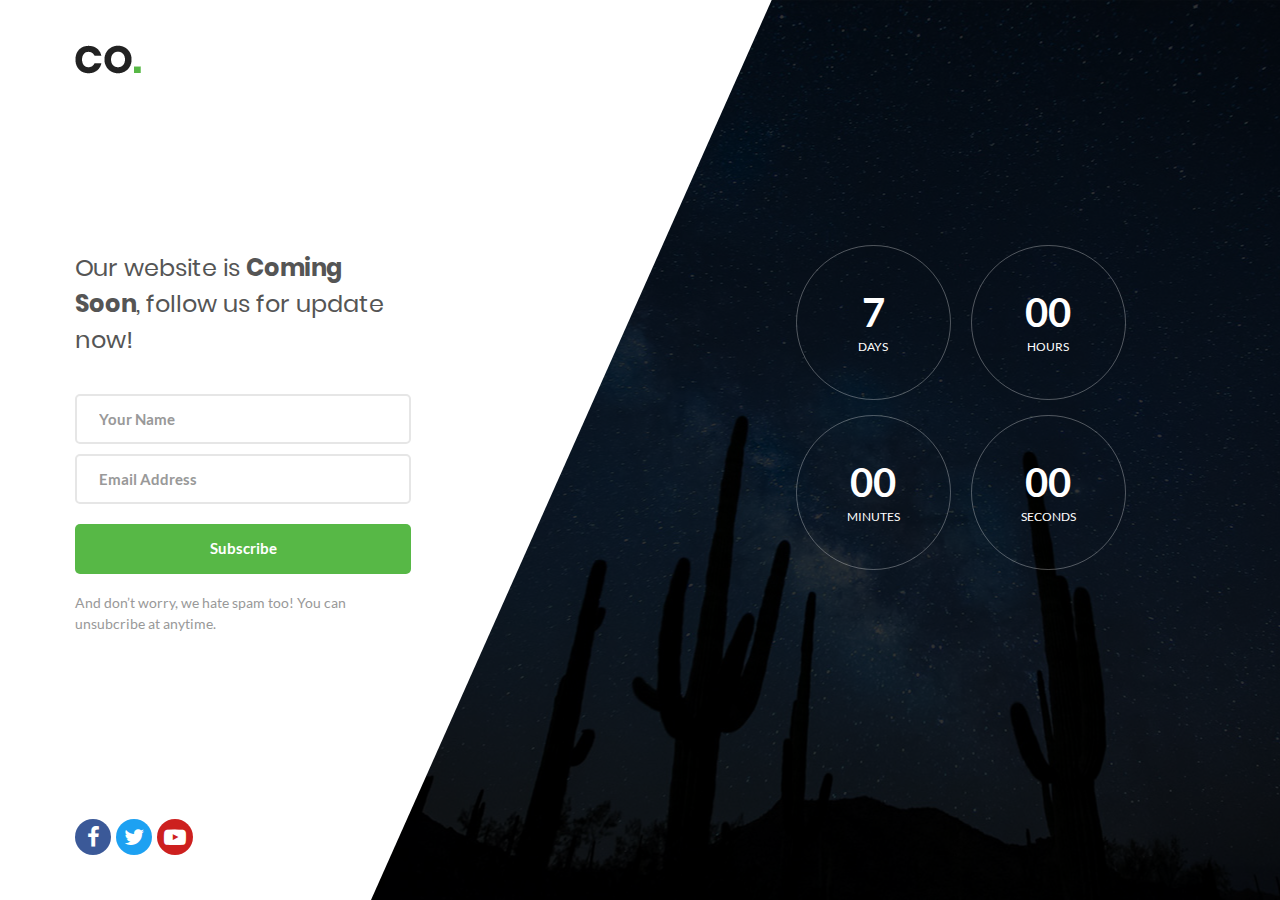
==== index.html @ 0427fb1b "rccglp51 coming soon page" ====
<!DOCTYPE html>
<html lang="en">
<head>
	<title>Coming Soon | RCCG LAGOS PROVINCE 51</title>
	<meta charset="UTF-8">
	<meta name="viewport" content="width=device-width, initial-scale=1">
<!--===============================================================================================-->	
	<link rel="icon" type="image/png" href="images/icons/favicon.ico"/>
<!--===============================================================================================-->
	<link rel="stylesheet" type="text/css" href="vendor/bootstrap/css/bootstrap.min.css">
<!--===============================================================================================-->
	<link rel="stylesheet" type="text/css" href="fonts/font-awesome-4.7.0/css/font-awesome.min.css">
<!--===============================================================================================-->
	<link rel="stylesheet" type="text/css" href="vendor/animate/animate.css">
<!--===============================================================================================-->
	<link rel="stylesheet" type="text/css" href="vendor/select2/select2.min.css">
<!--===============================================================================================-->
	<link rel="stylesheet" type="text/css" href="css/util.css">
	<link rel="stylesheet" type="text/css" href="css/main.css">
<!--===============================================================================================-->
</head>
<body>
	
	
	<div class="size1 bg0 where1-parent">
		<!-- Coutdown -->
		<div class="flex-c-m bg-img1 size2 where1 overlay1 where2 respon2" style="background-image: url('images/bg01.jpg');">
			<div class="wsize2 flex-w flex-c-m cd100 js-tilt">
				<div class="flex-col-c-m size6 bor2 m-l-10 m-r-10 m-t-15">
					<span class="l2-txt1 p-b-9 days">7</span>
					<span class="s2-txt4">Days</span>
				</div>

				<div class="flex-col-c-m size6 bor2 m-l-10 m-r-10 m-t-15">
					<span class="l2-txt1 p-b-9 hours">00</span>
					<span class="s2-txt4">Hours</span>
				</div>

				<div class="flex-col-c-m size6 bor2 m-l-10 m-r-10 m-t-15">
					<span class="l2-txt1 p-b-9 minutes">00</span>
					<span class="s2-txt4">Minutes</span>
				</div>

				<div class="flex-col-c-m size6 bor2 m-l-10 m-r-10 m-t-15">
					<span class="l2-txt1 p-b-9 seconds">00</span>
					<span class="s2-txt4">Seconds</span>
				</div>
			</div>
		</div>
		
		<!-- Form -->
		<div class="size3 flex-col-sb flex-w p-l-75 p-r-75 p-t-45 p-b-45 respon1">
			<div class="wrap-pic1">
				<img src="images/icons/logo.png" alt="LOGO">
			</div>

			<div class="p-t-50 p-b-60">
				<p class="m1-txt1 p-b-36">
					Our website is <span class="m1-txt2">Coming Soon</span>, follow us for update now!
				</p>

				<form class="contact100-form validate-form">
					<div class="wrap-input100 m-b-10 validate-input" data-validate = "Name is required">
						<input class="s2-txt1 placeholder0 input100" type="text" name="name" placeholder="Your Name">
						<span class="focus-input100"></span>
					</div>

					<div class="wrap-input100 m-b-20 validate-input" data-validate = "Email is required: ex@abc.xyz">
						<input class="s2-txt1 placeholder0 input100" type="text" name="email" placeholder="Email Address">
						<span class="focus-input100"></span>
					</div>

					<div class="w-full">
						<button class="flex-c-m s2-txt2 size4 bg1 bor1 hov1 trans-04">
							Subscribe
						</button>
					</div>
				</form>

				<p class="s2-txt3 p-t-18">
					And don’t worry, we hate spam too! You can unsubcribe at anytime.
				</p>
			</div>

			<div class="flex-w">
				<a href="#" class="flex-c-m size5 bg3 how1 trans-04 m-r-5">
					<i class="fa fa-facebook"></i>
				</a>

				<a href="#" class="flex-c-m size5 bg4 how1 trans-04 m-r-5">
					<i class="fa fa-twitter"></i>
				</a>

				<a href="#" class="flex-c-m size5 bg5 how1 trans-04 m-r-5">
					<i class="fa fa-youtube-play"></i>
				</a>
			</div>
		</div>
	</div>



	

<!--===============================================================================================-->	
	<script src="vendor/jquery/jquery-3.2.1.min.js"></script>
<!--===============================================================================================-->
	<script src="vendor/bootstrap/js/popper.js"></script>
	<script src="vendor/bootstrap/js/bootstrap.min.js"></script>
<!--===============================================================================================-->
	<script src="vendor/select2/select2.min.js"></script>
<!--===============================================================================================-->
	<script src="vendor/countdowntime/moment.min.js"></script>
	<script src="vendor/countdowntime/moment-timezone.min.js"></script>
	<script src="vendor/countdowntime/moment-timezone-with-data.min.js"></script>
	<script src="vendor/countdowntime/countdowntime.js"></script>
	<script>
		$('.cd100').countdown100({
			/*Set Endtime here*/
			/*Endtime must be > current time*/
			endtimeYear: 0,
			endtimeMonth: 0,
			endtimeDate: 7,
			endtimeHours: 00,
			endtimeMinutes: 0,
			endtimeSeconds: 0,
			timeZone: "" 
			// ex:  timeZone: "America/New_York"
			//go to " http://momentjs.com/timezone/ " to get timezone
		});
	</script>
<!--===============================================================================================-->
	<script src="vendor/tilt/tilt.jquery.min.js"></script>
	<script >
		$('.js-tilt').tilt({
			scale: 1.1
		})
	</script>
<!--===============================================================================================-->
	<script src="js/main.js"></script>

</body>
</html>
---- css/util.css ----
/*//////////////////////////////////////////////////////////////////
[ REBOOT ]*/
*, *:before, *:after {
	margin: 0px; 
	padding: 0px; 
	-webkit-box-sizing: border-box;
	-moz-box-sizing: border-box;
	box-sizing: border-box;
}

body, html {
	font-family: Arial, sans-serif;
	font-size: 15px;
	color: #666666;

	height: 100%;
	background-color: #fff;
	-webkit-box-sizing: border-box;
	-moz-box-sizing: border-box;
	box-sizing: border-box;
}

/*---------------------------------------------*/
a:focus {outline: none;}
a:hover {text-decoration: none;}

/* ------------------------------------ */
h1,h2,h3,h4,h5,h6,p {margin: 0px;}

ul, li {
	margin: 0px;
	list-style-type: none;
}


/* ------------------------------------ */
input, textarea, label {
	display: block;
	outline: none;
	border: none;
}

/* ------------------------------------ */
button {
	outline: none;
	border: none;
	background: transparent;
	cursor: pointer;
}
button:focus {outline: none;}

iframe {border: none;}


/*//////////////////////////////////////////////////////////////////
[ FONT SIZE ]*/
.fs-1 {font-size: 1px;}
.fs-2 {font-size: 2px;}
.fs-3 {font-size: 3px;}
.fs-4 {font-size: 4px;}
.fs-5 {font-size: 5px;}
.fs-6 {font-size: 6px;}
.fs-7 {font-size: 7px;}
.fs-8 {font-size: 8px;}
.fs-9 {font-size: 9px;}
.fs-10 {font-size: 10px;}
.fs-11 {font-size: 11px;}
.fs-12 {font-size: 12px;}
.fs-13 {font-size: 13px;}
.fs-14 {font-size: 14px;}
.fs-15 {font-size: 15px;}
.fs-16 {font-size: 16px;}
.fs-17 {font-size: 17px;}
.fs-18 {font-size: 18px;}
.fs-19 {font-size: 19px;}
.fs-20 {font-size: 20px;}
.fs-21 {font-size: 21px;}
.fs-22 {font-size: 22px;}
.fs-23 {font-size: 23px;}
.fs-24 {font-size: 24px;}
.fs-25 {font-size: 25px;}
.fs-26 {font-size: 26px;}
.fs-27 {font-size: 27px;}
.fs-28 {font-size: 28px;}
.fs-29 {font-size: 29px;}
.fs-30 {font-size: 30px;}
.fs-31 {font-size: 31px;}
.fs-32 {font-size: 32px;}
.fs-33 {font-size: 33px;}
.fs-34 {font-size: 34px;}
.fs-35 {font-size: 35px;}
.fs-36 {font-size: 36px;}
.fs-37 {font-size: 37px;}
.fs-38 {font-size: 38px;}
.fs-39 {font-size: 39px;}
.fs-40 {font-size: 40px;}
.fs-41 {font-size: 41px;}
.fs-42 {font-size: 42px;}
.fs-43 {font-size: 43px;}
.fs-44 {font-size: 44px;}
.fs-45 {font-size: 45px;}
.fs-46 {font-size: 46px;}
.fs-47 {font-size: 47px;}
.fs-48 {font-size: 48px;}
.fs-49 {font-size: 49px;}
.fs-50 {font-size: 50px;}
.fs-51 {font-size: 51px;}
.fs-52 {font-size: 52px;}
.fs-53 {font-size: 53px;}
.fs-54 {font-size: 54px;}
.fs-55 {font-size: 55px;}
.fs-56 {font-size: 56px;}
.fs-57 {font-size: 57px;}
.fs-58 {font-size: 58px;}
.fs-59 {font-size: 59px;}
.fs-60 {font-size: 60px;}
.fs-61 {font-size: 61px;}
.fs-62 {font-size: 62px;}
.fs-63 {font-size: 63px;}
.fs-64 {font-size: 64px;}
.fs-65 {font-size: 65px;}
.fs-66 {font-size: 66px;}
.fs-67 {font-size: 67px;}
.fs-68 {font-size: 68px;}
.fs-69 {font-size: 69px;}
.fs-70 {font-size: 70px;}
.fs-71 {font-size: 71px;}
.fs-72 {font-size: 72px;}
.fs-73 {font-size: 73px;}
.fs-74 {font-size: 74px;}
.fs-75 {font-size: 75px;}
.fs-76 {font-size: 76px;}
.fs-77 {font-size: 77px;}
.fs-78 {font-size: 78px;}
.fs-79 {font-size: 79px;}
.fs-80 {font-size: 80px;}
.fs-81 {font-size: 81px;}
.fs-82 {font-size: 82px;}
.fs-83 {font-size: 83px;}
.fs-84 {font-size: 84px;}
.fs-85 {font-size: 85px;}
.fs-86 {font-size: 86px;}
.fs-87 {font-size: 87px;}
.fs-88 {font-size: 88px;}
.fs-89 {font-size: 89px;}
.fs-90 {font-size: 90px;}
.fs-91 {font-size: 91px;}
.fs-92 {font-size: 92px;}
.fs-93 {font-size: 93px;}
.fs-94 {font-size: 94px;}
.fs-95 {font-size: 95px;}
.fs-96 {font-size: 96px;}
.fs-97 {font-size: 97px;}
.fs-98 {font-size: 98px;}
.fs-99 {font-size: 99px;}
.fs-100 {font-size: 100px;}
.fs-101 {font-size: 101px;}
.fs-102 {font-size: 102px;}
.fs-103 {font-size: 103px;}
.fs-104 {font-size: 104px;}
.fs-105 {font-size: 105px;}
.fs-106 {font-size: 106px;}
.fs-107 {font-size: 107px;}
.fs-108 {font-size: 108px;}
.fs-109 {font-size: 109px;}
.fs-110 {font-size: 110px;}
.fs-111 {font-size: 111px;}
.fs-112 {font-size: 112px;}
.fs-113 {font-size: 113px;}
.fs-114 {font-size: 114px;}
.fs-115 {font-size: 115px;}
.fs-116 {font-size: 116px;}
.fs-117 {font-size: 117px;}
.fs-118 {font-size: 118px;}
.fs-119 {font-size: 119px;}
.fs-120 {font-size: 120px;}
.fs-121 {font-size: 121px;}
.fs-122 {font-size: 122px;}
.fs-123 {font-size: 123px;}
.fs-124 {font-size: 124px;}
.fs-125 {font-size: 125px;}
.fs-126 {font-size: 126px;}
.fs-127 {font-size: 127px;}
.fs-128 {font-size: 128px;}
.fs-129 {font-size: 129px;}
.fs-130 {font-size: 130px;}
.fs-131 {font-size: 131px;}
.fs-132 {font-size: 132px;}
.fs-133 {font-size: 133px;}
.fs-134 {font-size: 134px;}
.fs-135 {font-size: 135px;}
.fs-136 {font-size: 136px;}
.fs-137 {font-size: 137px;}
.fs-138 {font-size: 138px;}
.fs-139 {font-size: 139px;}
.fs-140 {font-size: 140px;}
.fs-141 {font-size: 141px;}
.fs-142 {font-size: 142px;}
.fs-143 {font-size: 143px;}
.fs-144 {font-size: 144px;}
.fs-145 {font-size: 145px;}
.fs-146 {font-size: 146px;}
.fs-147 {font-size: 147px;}
.fs-148 {font-size: 148px;}
.fs-149 {font-size: 149px;}
.fs-150 {font-size: 150px;}
.fs-151 {font-size: 151px;}
.fs-152 {font-size: 152px;}
.fs-153 {font-size: 153px;}
.fs-154 {font-size: 154px;}
.fs-155 {font-size: 155px;}
.fs-156 {font-size: 156px;}
.fs-157 {font-size: 157px;}
.fs-158 {font-size: 158px;}
.fs-159 {font-size: 159px;}
.fs-160 {font-size: 160px;}
.fs-161 {font-size: 161px;}
.fs-162 {font-size: 162px;}
.fs-163 {font-size: 163px;}
.fs-164 {font-size: 164px;}
.fs-165 {font-size: 165px;}
.fs-166 {font-size: 166px;}
.fs-167 {font-size: 167px;}
.fs-168 {font-size: 168px;}
.fs-169 {font-size: 169px;}
.fs-170 {font-size: 170px;}
.fs-171 {font-size: 171px;}
.fs-172 {font-size: 172px;}
.fs-173 {font-size: 173px;}
.fs-174 {font-size: 174px;}
.fs-175 {font-size: 175px;}
.fs-176 {font-size: 176px;}
.fs-177 {font-size: 177px;}
.fs-178 {font-size: 178px;}
.fs-179 {font-size: 179px;}
.fs-180 {font-size: 180px;}
.fs-181 {font-size: 181px;}
.fs-182 {font-size: 182px;}
.fs-183 {font-size: 183px;}
.fs-184 {font-size: 184px;}
.fs-185 {font-size: 185px;}
.fs-186 {font-size: 186px;}
.fs-187 {font-size: 187px;}
.fs-188 {font-size: 188px;}
.fs-189 {font-size: 189px;}
.fs-190 {font-size: 190px;}
.fs-191 {font-size: 191px;}
.fs-192 {font-size: 192px;}
.fs-193 {font-size: 193px;}
.fs-194 {font-size: 194px;}
.fs-195 {font-size: 195px;}
.fs-196 {font-size: 196px;}
.fs-197 {font-size: 197px;}
.fs-198 {font-size: 198px;}
.fs-199 {font-size: 199px;}
.fs-200 {font-size: 200px;}

/*//////////////////////////////////////////////////////////////////
[ PADDING ]*/
.p-t-0 {padding-top: 0px;}
.p-t-1 {padding-top: 1px;}
.p-t-2 {padding-top: 2px;}
.p-t-3 {padding-top: 3px;}
.p-t-4 {padding-top: 4px;}
.p-t-5 {padding-top: 5px;}
.p-t-6 {padding-top: 6px;}
.p-t-7 {padding-top: 7px;}
.p-t-8 {padding-top: 8px;}
.p-t-9 {padding-top: 9px;}
.p-t-10 {padding-top: 10px;}
.p-t-11 {padding-top: 11px;}
.p-t-12 {padding-top: 12px;}
.p-t-13 {padding-top: 13px;}
.p-t-14 {padding-top: 14px;}
.p-t-15 {padding-top: 15px;}
.p-t-16 {padding-top: 16px;}
.p-t-17 {padding-top: 17px;}
.p-t-18 {padding-top: 18px;}
.p-t-19 {padding-top: 19px;}
.p-t-20 {padding-top: 20px;}
.p-t-21 {padding-top: 21px;}
.p-t-22 {padding-top: 22px;}
.p-t-23 {padding-top: 23px;}
.p-t-24 {padding-top: 24px;}
.p-t-25 {padding-top: 25px;}
.p-t-26 {padding-top: 26px;}
.p-t-27 {padding-top: 27px;}
.p-t-28 {padding-top: 28px;}
.p-t-29 {padding-top: 29px;}
.p-t-30 {padding-top: 30px;}
.p-t-31 {padding-top: 31px;}
.p-t-32 {padding-top: 32px;}
.p-t-33 {padding-top: 33px;}
.p-t-34 {padding-top: 34px;}
.p-t-35 {padding-top: 35px;}
.p-t-36 {padding-top: 36px;}
.p-t-37 {padding-top: 37px;}
.p-t-38 {padding-top: 38px;}
.p-t-39 {padding-top: 39px;}
.p-t-40 {padding-top: 40px;}
.p-t-41 {padding-top: 41px;}
.p-t-42 {padding-top: 42px;}
.p-t-43 {padding-top: 43px;}
.p-t-44 {padding-top: 44px;}
.p-t-45 {padding-top: 45px;}
.p-t-46 {padding-top: 46px;}
.p-t-47 {padding-top: 47px;}
.p-t-48 {padding-top: 48px;}
.p-t-49 {padding-top: 49px;}
.p-t-50 {padding-top: 50px;}
.p-t-51 {padding-top: 51px;}
.p-t-52 {padding-top: 52px;}
.p-t-53 {padding-top: 53px;}
.p-t-54 {padding-top: 54px;}
.p-t-55 {padding-top: 55px;}
.p-t-56 {padding-top: 56px;}
.p-t-57 {padding-top: 57px;}
.p-t-58 {padding-top: 58px;}
.p-t-59 {padding-top: 59px;}
.p-t-60 {padding-top: 60px;}
.p-t-61 {padding-top: 61px;}
.p-t-62 {padding-top: 62px;}
.p-t-63 {padding-top: 63px;}
.p-t-64 {padding-top: 64px;}
.p-t-65 {padding-top: 65px;}
.p-t-66 {padding-top: 66px;}
.p-t-67 {padding-top: 67px;}
.p-t-68 {padding-top: 68px;}
.p-t-69 {padding-top: 69px;}
.p-t-70 {padding-top: 70px;}
.p-t-71 {padding-top: 71px;}
.p-t-72 {padding-top: 72px;}
.p-t-73 {padding-top: 73px;}
.p-t-74 {padding-top: 74px;}
.p-t-75 {padding-top: 75px;}
.p-t-76 {padding-top: 76px;}
.p-t-77 {padding-top: 77px;}
.p-t-78 {padding-top: 78px;}
.p-t-79 {padding-top: 79px;}
.p-t-80 {padding-top: 80px;}
.p-t-81 {padding-top: 81px;}
.p-t-82 {padding-top: 82px;}
.p-t-83 {padding-top: 83px;}
.p-t-84 {padding-top: 84px;}
.p-t-85 {padding-top: 85px;}
.p-t-86 {padding-top: 86px;}
.p-t-87 {padding-top: 87px;}
.p-t-88 {padding-top: 88px;}
.p-t-89 {padding-top: 89px;}
.p-t-90 {padding-top: 90px;}
.p-t-91 {padding-top: 91px;}
.p-t-92 {padding-top: 92px;}
.p-t-93 {padding-top: 93px;}
.p-t-94 {padding-top: 94px;}
.p-t-95 {padding-top: 95px;}
.p-t-96 {padding-top: 96px;}
.p-t-97 {padding-top: 97px;}
.p-t-98 {padding-top: 98px;}
.p-t-99 {padding-top: 99px;}
.p-t-100 {padding-top: 100px;}
.p-t-101 {padding-top: 101px;}
.p-t-102 {padding-top: 102px;}
.p-t-103 {padding-top: 103px;}
.p-t-104 {padding-top: 104px;}
.p-t-105 {padding-top: 105px;}
.p-t-106 {padding-top: 106px;}
.p-t-107 {padding-top: 107px;}
.p-t-108 {padding-top: 108px;}
.p-t-109 {padding-top: 109px;}
.p-t-110 {padding-top: 110px;}
.p-t-111 {padding-top: 111px;}
.p-t-112 {padding-top: 112px;}
.p-t-113 {padding-top: 113px;}
.p-t-114 {padding-top: 114px;}
.p-t-115 {padding-top: 115px;}
.p-t-116 {padding-top: 116px;}
.p-t-117 {padding-top: 117px;}
.p-t-118 {padding-top: 118px;}
.p-t-119 {padding-top: 119px;}
.p-t-120 {padding-top: 120px;}
.p-t-121 {padding-top: 121px;}
.p-t-122 {padding-top: 122px;}
.p-t-123 {padding-top: 123px;}
.p-t-124 {padding-top: 124px;}
.p-t-125 {padding-top: 125px;}
.p-t-126 {padding-top: 126px;}
.p-t-127 {padding-top: 127px;}
.p-t-128 {padding-top: 128px;}
.p-t-129 {padding-top: 129px;}
.p-t-130 {padding-top: 130px;}
.p-t-131 {padding-top: 131px;}
.p-t-132 {padding-top: 132px;}
.p-t-133 {padding-top: 133px;}
.p-t-134 {padding-top: 134px;}
.p-t-135 {padding-top: 135px;}
.p-t-136 {padding-top: 136px;}
.p-t-137 {padding-top: 137px;}
.p-t-138 {padding-top: 138px;}
.p-t-139 {padding-top: 139px;}
.p-t-140 {padding-top: 140px;}
.p-t-141 {padding-top: 141px;}
.p-t-142 {padding-top: 142px;}
.p-t-143 {padding-top: 143px;}
.p-t-144 {padding-top: 144px;}
.p-t-145 {padding-top: 145px;}
.p-t-146 {padding-top: 146px;}
.p-t-147 {padding-top: 147px;}
.p-t-148 {padding-top: 148px;}
.p-t-149 {padding-top: 149px;}
.p-t-150 {padding-top: 150px;}
.p-t-151 {padding-top: 151px;}
.p-t-152 {padding-top: 152px;}
.p-t-153 {padding-top: 153px;}
.p-t-154 {padding-top: 154px;}
.p-t-155 {padding-top: 155px;}
.p-t-156 {padding-top: 156px;}
.p-t-157 {padding-top: 157px;}
.p-t-158 {padding-top: 158px;}
.p-t-159 {padding-top: 159px;}
.p-t-160 {padding-top: 160px;}
.p-t-161 {padding-top: 161px;}
.p-t-162 {padding-top: 162px;}
.p-t-163 {padding-top: 163px;}
.p-t-164 {padding-top: 164px;}
.p-t-165 {padding-top: 165px;}
.p-t-166 {padding-top: 166px;}
.p-t-167 {padding-top: 167px;}
.p-t-168 {padding-top: 168px;}
.p-t-169 {padding-top: 169px;}
.p-t-170 {padding-top: 170px;}
.p-t-171 {padding-top: 171px;}
.p-t-172 {padding-top: 172px;}
.p-t-173 {padding-top: 173px;}
.p-t-174 {padding-top: 174px;}
.p-t-175 {padding-top: 175px;}
.p-t-176 {padding-top: 176px;}
.p-t-177 {padding-top: 177px;}
.p-t-178 {padding-top: 178px;}
.p-t-179 {padding-top: 179px;}
.p-t-180 {padding-top: 180px;}
.p-t-181 {padding-top: 181px;}
.p-t-182 {padding-top: 182px;}
.p-t-183 {padding-top: 183px;}
.p-t-184 {padding-top: 184px;}
.p-t-185 {padding-top: 185px;}
.p-t-186 {padding-top: 186px;}
.p-t-187 {padding-top: 187px;}
.p-t-188 {padding-top: 188px;}
.p-t-189 {padding-top: 189px;}
.p-t-190 {padding-top: 190px;}
.p-t-191 {padding-top: 191px;}
.p-t-192 {padding-top: 192px;}
.p-t-193 {padding-top: 193px;}
.p-t-194 {padding-top: 194px;}
.p-t-195 {padding-top: 195px;}
.p-t-196 {padding-top: 196px;}
.p-t-197 {padding-top: 197px;}
.p-t-198 {padding-top: 198px;}
.p-t-199 {padding-top: 199px;}
.p-t-200 {padding-top: 200px;}
.p-t-201 {padding-top: 201px;}
.p-t-202 {padding-top: 202px;}
.p-t-203 {padding-top: 203px;}
.p-t-204 {padding-top: 204px;}
.p-t-205 {padding-top: 205px;}
.p-t-206 {padding-top: 206px;}
.p-t-207 {padding-top: 207px;}
.p-t-208 {padding-top: 208px;}
.p-t-209 {padding-top: 209px;}
.p-t-210 {padding-top: 210px;}
.p-t-211 {padding-top: 211px;}
.p-t-212 {padding-top: 212px;}
.p-t-213 {padding-top: 213px;}
.p-t-214 {padding-top: 214px;}
.p-t-215 {padding-top: 215px;}
.p-t-216 {padding-top: 216px;}
.p-t-217 {padding-top: 217px;}
.p-t-218 {padding-top: 218px;}
.p-t-219 {padding-top: 219px;}
.p-t-220 {padding-top: 220px;}
.p-t-221 {padding-top: 221px;}
.p-t-222 {padding-top: 222px;}
.p-t-223 {padding-top: 223px;}
.p-t-224 {padding-top: 224px;}
.p-t-225 {padding-top: 225px;}
.p-t-226 {padding-top: 226px;}
.p-t-227 {padding-top: 227px;}
.p-t-228 {padding-top: 228px;}
.p-t-229 {padding-top: 229px;}
.p-t-230 {padding-top: 230px;}
.p-t-231 {padding-top: 231px;}
.p-t-232 {padding-top: 232px;}
.p-t-233 {padding-top: 233px;}
.p-t-234 {padding-top: 234px;}
.p-t-235 {padding-top: 235px;}
.p-t-236 {padding-top: 236px;}
.p-t-237 {padding-top: 237px;}
.p-t-238 {padding-top: 238px;}
.p-t-239 {padding-top: 239px;}
.p-t-240 {padding-top: 240px;}
.p-t-241 {padding-top: 241px;}
.p-t-242 {padding-top: 242px;}
.p-t-243 {padding-top: 243px;}
.p-t-244 {padding-top: 244px;}
.p-t-245 {padding-top: 245px;}
.p-t-246 {padding-top: 246px;}
.p-t-247 {padding-top: 247px;}
.p-t-248 {padding-top: 248px;}
.p-t-249 {padding-top: 249px;}
.p-t-250 {padding-top: 250px;}
.p-b-0 {padding-bottom: 0px;}
.p-b-1 {padding-bottom: 1px;}
.p-b-2 {padding-bottom: 2px;}
.p-b-3 {padding-bottom: 3px;}
.p-b-4 {padding-bottom: 4px;}
.p-b-5 {padding-bottom: 5px;}
.p-b-6 {padding-bottom: 6px;}
.p-b-7 {padding-bottom: 7px;}
.p-b-8 {padding-bottom: 8px;}
.p-b-9 {padding-bottom: 9px;}
.p-b-10 {padding-bottom: 10px;}
.p-b-11 {padding-bottom: 11px;}
.p-b-12 {padding-bottom: 12px;}
.p-b-13 {padding-bottom: 13px;}
.p-b-14 {padding-bottom: 14px;}
.p-b-15 {padding-bottom: 15px;}
.p-b-16 {padding-bottom: 16px;}
.p-b-17 {padding-bottom: 17px;}
.p-b-18 {padding-bottom: 18px;}
.p-b-19 {padding-bottom: 19px;}
.p-b-20 {padding-bottom: 20px;}
.p-b-21 {padding-bottom: 21px;}
.p-b-22 {padding-bottom: 22px;}
.p-b-23 {padding-bottom: 23px;}
.p-b-24 {padding-bottom: 24px;}
.p-b-25 {padding-bottom: 25px;}
.p-b-26 {padding-bottom: 26px;}
.p-b-27 {padding-bottom: 27px;}
.p-b-28 {padding-bottom: 28px;}
.p-b-29 {padding-bottom: 29px;}
.p-b-30 {padding-bottom: 30px;}
.p-b-31 {padding-bottom: 31px;}
.p-b-32 {padding-bottom: 32px;}
.p-b-33 {padding-bottom: 33px;}
.p-b-34 {padding-bottom: 34px;}
.p-b-35 {padding-bottom: 35px;}
.p-b-36 {padding-bottom: 36px;}
.p-b-37 {padding-bottom: 37px;}
.p-b-38 {padding-bottom: 38px;}
.p-b-39 {padding-bottom: 39px;}
.p-b-40 {padding-bottom: 40px;}
.p-b-41 {padding-bottom: 41px;}
.p-b-42 {padding-bottom: 42px;}
.p-b-43 {padding-bottom: 43px;}
.p-b-44 {padding-bottom: 44px;}
.p-b-45 {padding-bottom: 45px;}
.p-b-46 {padding-bottom: 46px;}
.p-b-47 {padding-bottom: 47px;}
.p-b-48 {padding-bottom: 48px;}
.p-b-49 {padding-bottom: 49px;}
.p-b-50 {padding-bottom: 50px;}
.p-b-51 {padding-bottom: 51px;}
.p-b-52 {padding-bottom: 52px;}
.p-b-53 {padding-bottom: 53px;}
.p-b-54 {padding-bottom: 54px;}
.p-b-55 {padding-bottom: 55px;}
.p-b-56 {padding-bottom: 56px;}
.p-b-57 {padding-bottom: 57px;}
.p-b-58 {padding-bottom: 58px;}
.p-b-59 {padding-bottom: 59px;}
.p-b-60 {padding-bottom: 60px;}
.p-b-61 {padding-bottom: 61px;}
.p-b-62 {padding-bottom: 62px;}
.p-b-63 {padding-bottom: 63px;}
.p-b-64 {padding-bottom: 64px;}
.p-b-65 {padding-bottom: 65px;}
.p-b-66 {padding-bottom: 66px;}
.p-b-67 {padding-bottom: 67px;}
.p-b-68 {padding-bottom: 68px;}
.p-b-69 {padding-bottom: 69px;}
.p-b-70 {padding-bottom: 70px;}
.p-b-71 {padding-bottom: 71px;}
.p-b-72 {padding-bottom: 72px;}
.p-b-73 {padding-bottom: 73px;}
.p-b-74 {padding-bottom: 74px;}
.p-b-75 {padding-bottom: 75px;}
.p-b-76 {padding-bottom: 76px;}
.p-b-77 {padding-bottom: 77px;}
.p-b-78 {padding-bottom: 78px;}
.p-b-79 {padding-bottom: 79px;}
.p-b-80 {padding-bottom: 80px;}
.p-b-81 {padding-bottom: 81px;}
.p-b-82 {padding-bottom: 82px;}
.p-b-83 {padding-bottom: 83px;}
.p-b-84 {padding-bottom: 84px;}
.p-b-85 {padding-bottom: 85px;}
.p-b-86 {padding-bottom: 86px;}
.p-b-87 {padding-bottom: 87px;}
.p-b-88 {padding-bottom: 88px;}
.p-b-89 {padding-bottom: 89px;}
.p-b-90 {padding-bottom: 90px;}
.p-b-91 {padding-bottom: 91px;}
.p-b-92 {padding-bottom: 92px;}
.p-b-93 {padding-bottom: 93px;}
.p-b-94 {padding-bottom: 94px;}
.p-b-95 {padding-bottom: 95px;}
.p-b-96 {padding-bottom: 96px;}
.p-b-97 {padding-bottom: 97px;}
.p-b-98 {padding-bottom: 98px;}
.p-b-99 {padding-bottom: 99px;}
.p-b-100 {padding-bottom: 100px;}
.p-b-101 {padding-bottom: 101px;}
.p-b-102 {padding-bottom: 102px;}
.p-b-103 {padding-bottom: 103px;}
.p-b-104 {padding-bottom: 104px;}
.p-b-105 {padding-bottom: 105px;}
.p-b-106 {padding-bottom: 106px;}
.p-b-107 {padding-bottom: 107px;}
.p-b-108 {padding-bottom: 108px;}
.p-b-109 {padding-bottom: 109px;}
.p-b-110 {padding-bottom: 110px;}
.p-b-111 {padding-bottom: 111px;}
.p-b-112 {padding-bottom: 112px;}
.p-b-113 {padding-bottom: 113px;}
.p-b-114 {padding-bottom: 114px;}
.p-b-115 {padding-bottom: 115px;}
.p-b-116 {padding-bottom: 116px;}
.p-b-117 {padding-bottom: 117px;}
.p-b-118 {padding-bottom: 118px;}
.p-b-119 {padding-bottom: 119px;}
.p-b-120 {padding-bottom: 120px;}
.p-b-121 {padding-bottom: 121px;}
.p-b-122 {padding-bottom: 122px;}
.p-b-123 {padding-bottom: 123px;}
.p-b-124 {padding-bottom: 124px;}
.p-b-125 {padding-bottom: 125px;}
.p-b-126 {padding-bottom: 126px;}
.p-b-127 {padding-bottom: 127px;}
.p-b-128 {padding-bottom: 128px;}
.p-b-129 {padding-bottom: 129px;}
.p-b-130 {padding-bottom: 130px;}
.p-b-131 {padding-bottom: 131px;}
.p-b-132 {padding-bottom: 132px;}
.p-b-133 {padding-bottom: 133px;}
.p-b-134 {padding-bottom: 134px;}
.p-b-135 {padding-bottom: 135px;}
.p-b-136 {padding-bottom: 136px;}
.p-b-137 {padding-bottom: 137px;}
.p-b-138 {padding-bottom: 138px;}
.p-b-139 {padding-bottom: 139px;}
.p-b-140 {padding-bottom: 140px;}
.p-b-141 {padding-bottom: 141px;}
.p-b-142 {padding-bottom: 142px;}
.p-b-143 {padding-bottom: 143px;}
.p-b-144 {padding-bottom: 144px;}
.p-b-145 {padding-bottom: 145px;}
.p-b-146 {padding-bottom: 146px;}
.p-b-147 {padding-bottom: 147px;}
.p-b-148 {padding-bottom: 148px;}
.p-b-149 {padding-bottom: 149px;}
.p-b-150 {padding-bottom: 150px;}
.p-b-151 {padding-bottom: 151px;}
.p-b-152 {padding-bottom: 152px;}
.p-b-153 {padding-bottom: 153px;}
.p-b-154 {padding-bottom: 154px;}
.p-b-155 {padding-bottom: 155px;}
.p-b-156 {padding-bottom: 156px;}
.p-b-157 {padding-bottom: 157px;}
.p-b-158 {padding-bottom: 158px;}
.p-b-159 {padding-bottom: 159px;}
.p-b-160 {padding-bottom: 160px;}
.p-b-161 {padding-bottom: 161px;}
.p-b-162 {padding-bottom: 162px;}
.p-b-163 {padding-bottom: 163px;}
.p-b-164 {padding-bottom: 164px;}
.p-b-165 {padding-bottom: 165px;}
.p-b-166 {padding-bottom: 166px;}
.p-b-167 {padding-bottom: 167px;}
.p-b-168 {padding-bottom: 168px;}
.p-b-169 {padding-bottom: 169px;}
.p-b-170 {padding-bottom: 170px;}
.p-b-171 {padding-bottom: 171px;}
.p-b-172 {padding-bottom: 172px;}
.p-b-173 {padding-bottom: 173px;}
.p-b-174 {padding-bottom: 174px;}
.p-b-175 {padding-bottom: 175px;}
.p-b-176 {padding-bottom: 176px;}
.p-b-177 {padding-bottom: 177px;}
.p-b-178 {padding-bottom: 178px;}
.p-b-179 {padding-bottom: 179px;}
.p-b-180 {padding-bottom: 180px;}
.p-b-181 {padding-bottom: 181px;}
.p-b-182 {padding-bottom: 182px;}
.p-b-183 {padding-bottom: 183px;}
.p-b-184 {padding-bottom: 184px;}
.p-b-185 {padding-bottom: 185px;}
.p-b-186 {padding-bottom: 186px;}
.p-b-187 {padding-bottom: 187px;}
.p-b-188 {padding-bottom: 188px;}
.p-b-189 {padding-bottom: 189px;}
.p-b-190 {padding-bottom: 190px;}
.p-b-191 {padding-bottom: 191px;}
.p-b-192 {padding-bottom: 192px;}
.p-b-193 {padding-bottom: 193px;}
.p-b-194 {padding-bottom: 194px;}
.p-b-195 {padding-bottom: 195px;}
.p-b-196 {padding-bottom: 196px;}
.p-b-197 {padding-bottom: 197px;}
.p-b-198 {padding-bottom: 198px;}
.p-b-199 {padding-bottom: 199px;}
.p-b-200 {padding-bottom: 200px;}
.p-b-201 {padding-bottom: 201px;}
.p-b-202 {padding-bottom: 202px;}
.p-b-203 {padding-bottom: 203px;}
.p-b-204 {padding-bottom: 204px;}
.p-b-205 {padding-bottom: 205px;}
.p-b-206 {padding-bottom: 206px;}
.p-b-207 {padding-bottom: 207px;}
.p-b-208 {padding-bottom: 208px;}
.p-b-209 {padding-bottom: 209px;}
.p-b-210 {padding-bottom: 210px;}
.p-b-211 {padding-bottom: 211px;}
.p-b-212 {padding-bottom: 212px;}
.p-b-213 {padding-bottom: 213px;}
.p-b-214 {padding-bottom: 214px;}
.p-b-215 {padding-bottom: 215px;}
.p-b-216 {padding-bottom: 216px;}
.p-b-217 {padding-bottom: 217px;}
.p-b-218 {padding-bottom: 218px;}
.p-b-219 {padding-bottom: 219px;}
.p-b-220 {padding-bottom: 220px;}
.p-b-221 {padding-bottom: 221px;}
.p-b-222 {padding-bottom: 222px;}
.p-b-223 {padding-bottom: 223px;}
.p-b-224 {padding-bottom: 224px;}
.p-b-225 {padding-bottom: 225px;}
.p-b-226 {padding-bottom: 226px;}
.p-b-227 {padding-bottom: 227px;}
.p-b-228 {padding-bottom: 228px;}
.p-b-229 {padding-bottom: 229px;}
.p-b-230 {padding-bottom: 230px;}
.p-b-231 {padding-bottom: 231px;}
.p-b-232 {padding-bottom: 232px;}
.p-b-233 {padding-bottom: 233px;}
.p-b-234 {padding-bottom: 234px;}
.p-b-235 {padding-bottom: 235px;}
.p-b-236 {padding-bottom: 236px;}
.p-b-237 {padding-bottom: 237px;}
.p-b-238 {padding-bottom: 238px;}
.p-b-239 {padding-bottom: 239px;}
.p-b-240 {padding-bottom: 240px;}
.p-b-241 {padding-bottom: 241px;}
.p-b-242 {padding-bottom: 242px;}
.p-b-243 {padding-bottom: 243px;}
.p-b-244 {padding-bottom: 244px;}
.p-b-245 {padding-bottom: 245px;}
.p-b-246 {padding-bottom: 246px;}
.p-b-247 {padding-bottom: 247px;}
.p-b-248 {padding-bottom: 248px;}
.p-b-249 {padding-bottom: 249px;}
.p-b-250 {padding-bottom: 250px;}
.p-l-0 {padding-left: 0px;}
.p-l-1 {padding-left: 1px;}
.p-l-2 {padding-left: 2px;}
.p-l-3 {padding-left: 3px;}
.p-l-4 {padding-left: 4px;}
.p-l-5 {padding-left: 5px;}
.p-l-6 {padding-left: 6px;}
.p-l-7 {padding-left: 7px;}
.p-l-8 {padding-left: 8px;}
.p-l-9 {padding-left: 9px;}
.p-l-10 {padding-left: 10px;}
.p-l-11 {padding-left: 11px;}
.p-l-12 {padding-left: 12px;}
.p-l-13 {padding-left: 13px;}
.p-l-14 {padding-left: 14px;}
.p-l-15 {padding-left: 15px;}
.p-l-16 {padding-left: 16px;}
.p-l-17 {padding-left: 17px;}
.p-l-18 {padding-left: 18px;}
.p-l-19 {padding-left: 19px;}
.p-l-20 {padding-left: 20px;}
.p-l-21 {padding-left: 21px;}
.p-l-22 {padding-left: 22px;}
.p-l-23 {padding-left: 23px;}
.p-l-24 {padding-left: 24px;}
.p-l-25 {padding-left: 25px;}
.p-l-26 {padding-left: 26px;}
.p-l-27 {padding-left: 27px;}
.p-l-28 {padding-left: 28px;}
.p-l-29 {padding-left: 29px;}
.p-l-30 {padding-left: 30px;}
.p-l-31 {padding-left: 31px;}
.p-l-32 {padding-left: 32px;}
.p-l-33 {padding-left: 33px;}
.p-l-34 {padding-left: 34px;}
.p-l-35 {padding-left: 35px;}
.p-l-36 {padding-left: 36px;}
.p-l-37 {padding-left: 37px;}
.p-l-38 {padding-left: 38px;}
.p-l-39 {padding-left: 39px;}
.p-l-40 {padding-left: 40px;}
.p-l-41 {padding-left: 41px;}
.p-l-42 {padding-left: 42px;}
.p-l-43 {padding-left: 43px;}
.p-l-44 {padding-left: 44px;}
.p-l-45 {padding-left: 45px;}
.p-l-46 {padding-left: 46px;}
.p-l-47 {padding-left: 47px;}
.p-l-48 {padding-left: 48px;}
.p-l-49 {padding-left: 49px;}
.p-l-50 {padding-left: 50px;}
.p-l-51 {padding-left: 51px;}
.p-l-52 {padding-left: 52px;}
.p-l-53 {padding-left: 53px;}
.p-l-54 {padding-left: 54px;}
.p-l-55 {padding-left: 55px;}
.p-l-56 {padding-left: 56px;}
.p-l-57 {padding-left: 57px;}
.p-l-58 {padding-left: 58px;}
.p-l-59 {padding-left: 59px;}
.p-l-60 {padding-left: 60px;}
.p-l-61 {padding-left: 61px;}
.p-l-62 {padding-left: 62px;}
.p-l-63 {padding-left: 63px;}
.p-l-64 {padding-left: 64px;}
.p-l-65 {padding-left: 65px;}
.p-l-66 {padding-left: 66px;}
.p-l-67 {padding-left: 67px;}
.p-l-68 {padding-left: 68px;}
.p-l-69 {padding-left: 69px;}
.p-l-70 {padding-left: 70px;}
.p-l-71 {padding-left: 71px;}
.p-l-72 {padding-left: 72px;}
.p-l-73 {padding-left: 73px;}
.p-l-74 {padding-left: 74px;}
.p-l-75 {padding-left: 75px;}
.p-l-76 {padding-left: 76px;}
.p-l-77 {padding-left: 77px;}
.p-l-78 {padding-left: 78px;}
.p-l-79 {padding-left: 79px;}
.p-l-80 {padding-left: 80px;}
.p-l-81 {padding-left: 81px;}
.p-l-82 {padding-left: 82px;}
.p-l-83 {padding-left: 83px;}
.p-l-84 {padding-left: 84px;}
.p-l-85 {padding-left: 85px;}
.p-l-86 {padding-left: 86px;}
.p-l-87 {padding-left: 87px;}
.p-l-88 {padding-left: 88px;}
.p-l-89 {padding-left: 89px;}
.p-l-90 {padding-left: 90px;}
.p-l-91 {padding-left: 91px;}
.p-l-92 {padding-left: 92px;}
.p-l-93 {padding-left: 93px;}
.p-l-94 {padding-left: 94px;}
.p-l-95 {padding-left: 95px;}
.p-l-96 {padding-left: 96px;}
.p-l-97 {padding-left: 97px;}
.p-l-98 {padding-left: 98px;}
.p-l-99 {padding-left: 99px;}
.p-l-100 {padding-left: 100px;}
.p-l-101 {padding-left: 101px;}
.p-l-102 {padding-left: 102px;}
.p-l-103 {padding-left: 103px;}
.p-l-104 {padding-left: 104px;}
.p-l-105 {padding-left: 105px;}
.p-l-106 {padding-left: 106px;}
.p-l-107 {padding-left: 107px;}
.p-l-108 {padding-left: 108px;}
.p-l-109 {padding-left: 109px;}
.p-l-110 {padding-left: 110px;}
.p-l-111 {padding-left: 111px;}
.p-l-112 {padding-left: 112px;}
.p-l-113 {padding-left: 113px;}
.p-l-114 {padding-left: 114px;}
.p-l-115 {padding-left: 115px;}
.p-l-116 {padding-left: 116px;}
.p-l-117 {padding-left: 117px;}
.p-l-118 {padding-left: 118px;}
.p-l-119 {padding-left: 119px;}
.p-l-120 {padding-left: 120px;}
.p-l-121 {padding-left: 121px;}
.p-l-122 {padding-left: 122px;}
.p-l-123 {padding-left: 123px;}
.p-l-124 {padding-left: 124px;}
.p-l-125 {padding-left: 125px;}
.p-l-126 {padding-left: 126px;}
.p-l-127 {padding-left: 127px;}
.p-l-128 {padding-left: 128px;}
.p-l-129 {padding-left: 129px;}
.p-l-130 {padding-left: 130px;}
.p-l-131 {padding-left: 131px;}
.p-l-132 {padding-left: 132px;}
.p-l-133 {padding-left: 133px;}
.p-l-134 {padding-left: 134px;}
.p-l-135 {padding-left: 135px;}
.p-l-136 {padding-left: 136px;}
.p-l-137 {padding-left: 137px;}
.p-l-138 {padding-left: 138px;}
.p-l-139 {padding-left: 139px;}
.p-l-140 {padding-left: 140px;}
.p-l-141 {padding-left: 141px;}
.p-l-142 {padding-left: 142px;}
.p-l-143 {padding-left: 143px;}
.p-l-144 {padding-left: 144px;}
.p-l-145 {padding-left: 145px;}
.p-l-146 {padding-left: 146px;}
.p-l-147 {padding-left: 147px;}
.p-l-148 {padding-left: 148px;}
.p-l-149 {padding-left: 149px;}
.p-l-150 {padding-left: 150px;}
.p-l-151 {padding-left: 151px;}
.p-l-152 {padding-left: 152px;}
.p-l-153 {padding-left: 153px;}
.p-l-154 {padding-left: 154px;}
.p-l-155 {padding-left: 155px;}
.p-l-156 {padding-left: 156px;}
.p-l-157 {padding-left: 157px;}
.p-l-158 {padding-left: 158px;}
.p-l-159 {padding-left: 159px;}
.p-l-160 {padding-left: 160px;}
.p-l-161 {padding-left: 161px;}
.p-l-162 {padding-left: 162px;}
.p-l-163 {padding-left: 163px;}
.p-l-164 {padding-left: 164px;}
.p-l-165 {padding-left: 165px;}
.p-l-166 {padding-left: 166px;}
.p-l-167 {padding-left: 167px;}
.p-l-168 {padding-left: 168px;}
.p-l-169 {padding-left: 169px;}
.p-l-170 {padding-left: 170px;}
.p-l-171 {padding-left: 171px;}
.p-l-172 {padding-left: 172px;}
.p-l-173 {padding-left: 173px;}
.p-l-174 {padding-left: 174px;}
.p-l-175 {padding-left: 175px;}
.p-l-176 {padding-left: 176px;}
.p-l-177 {padding-left: 177px;}
.p-l-178 {padding-left: 178px;}
.p-l-179 {padding-left: 179px;}
.p-l-180 {padding-left: 180px;}
.p-l-181 {padding-left: 181px;}
.p-l-182 {padding-left: 182px;}
.p-l-183 {padding-left: 183px;}
.p-l-184 {padding-left: 184px;}
.p-l-185 {padding-left: 185px;}
.p-l-186 {padding-left: 186px;}
.p-l-187 {padding-left: 187px;}
.p-l-188 {padding-left: 188px;}
.p-l-189 {padding-left: 189px;}
.p-l-190 {padding-left: 190px;}
.p-l-191 {padding-left: 191px;}
.p-l-192 {padding-left: 192px;}
.p-l-193 {padding-left: 193px;}
.p-l-194 {padding-left: 194px;}
.p-l-195 {padding-left: 195px;}
.p-l-196 {padding-left: 196px;}
.p-l-197 {padding-left: 197px;}
.p-l-198 {padding-left: 198px;}
.p-l-199 {padding-left: 199px;}
.p-l-200 {padding-left: 200px;}
.p-l-201 {padding-left: 201px;}
.p-l-202 {padding-left: 202px;}
.p-l-203 {padding-left: 203px;}
.p-l-204 {padding-left: 204px;}
.p-l-205 {padding-left: 205px;}
.p-l-206 {padding-left: 206px;}
.p-l-207 {padding-left: 207px;}
.p-l-208 {padding-left: 208px;}
.p-l-209 {padding-left: 209px;}
.p-l-210 {padding-left: 210px;}
.p-l-211 {padding-left: 211px;}
.p-l-212 {padding-left: 212px;}
.p-l-213 {padding-left: 213px;}
.p-l-214 {padding-left: 214px;}
.p-l-215 {padding-left: 215px;}
.p-l-216 {padding-left: 216px;}
.p-l-217 {padding-left: 217px;}
.p-l-218 {padding-left: 218px;}
.p-l-219 {padding-left: 219px;}
.p-l-220 {padding-left: 220px;}
.p-l-221 {padding-left: 221px;}
.p-l-222 {padding-left: 222px;}
.p-l-223 {padding-left: 223px;}
.p-l-224 {padding-left: 224px;}
.p-l-225 {padding-left: 225px;}
.p-l-226 {padding-left: 226px;}
.p-l-227 {padding-left: 227px;}
.p-l-228 {padding-left: 228px;}
.p-l-229 {padding-left: 229px;}
.p-l-230 {padding-left: 230px;}
.p-l-231 {padding-left: 231px;}
.p-l-232 {padding-left: 232px;}
.p-l-233 {padding-left: 233px;}
.p-l-234 {padding-left: 234px;}
.p-l-235 {padding-left: 235px;}
.p-l-236 {padding-left: 236px;}
.p-l-237 {padding-left: 237px;}
.p-l-238 {padding-left: 238px;}
.p-l-239 {padding-left: 239px;}
.p-l-240 {padding-left: 240px;}
.p-l-241 {padding-left: 241px;}
.p-l-242 {padding-left: 242px;}
.p-l-243 {padding-left: 243px;}
.p-l-244 {padding-left: 244px;}
.p-l-245 {padding-left: 245px;}
.p-l-246 {padding-left: 246px;}
.p-l-247 {padding-left: 247px;}
.p-l-248 {padding-left: 248px;}
.p-l-249 {padding-left: 249px;}
.p-l-250 {padding-left: 250px;}
.p-r-0 {padding-right: 0px;}
.p-r-1 {padding-right: 1px;}
.p-r-2 {padding-right: 2px;}
.p-r-3 {padding-right: 3px;}
.p-r-4 {padding-right: 4px;}
.p-r-5 {padding-right: 5px;}
.p-r-6 {padding-right: 6px;}
.p-r-7 {padding-right: 7px;}
.p-r-8 {padding-right: 8px;}
.p-r-9 {padding-right: 9px;}
.p-r-10 {padding-right: 10px;}
.p-r-11 {padding-right: 11px;}
.p-r-12 {padding-right: 12px;}
.p-r-13 {padding-right: 13px;}
.p-r-14 {padding-right: 14px;}
.p-r-15 {padding-right: 15px;}
.p-r-16 {padding-right: 16px;}
.p-r-17 {padding-right: 17px;}
.p-r-18 {padding-right: 18px;}
.p-r-19 {padding-right: 19px;}
.p-r-20 {padding-right: 20px;}
.p-r-21 {padding-right: 21px;}
.p-r-22 {padding-right: 22px;}
.p-r-23 {padding-right: 23px;}
.p-r-24 {padding-right: 24px;}
.p-r-25 {padding-right: 25px;}
.p-r-26 {padding-right: 26px;}
.p-r-27 {padding-right: 27px;}
.p-r-28 {padding-right: 28px;}
.p-r-29 {padding-right: 29px;}
.p-r-30 {padding-right: 30px;}
.p-r-31 {padding-right: 31px;}
.p-r-32 {padding-right: 32px;}
.p-r-33 {padding-right: 33px;}
.p-r-34 {padding-right: 34px;}
.p-r-35 {padding-right: 35px;}
.p-r-36 {padding-right: 36px;}
.p-r-37 {padding-right: 37px;}
.p-r-38 {padding-right: 38px;}
.p-r-39 {padding-right: 39px;}
.p-r-40 {padding-right: 40px;}
.p-r-41 {padding-right: 41px;}
.p-r-42 {padding-right: 42px;}
.p-r-43 {padding-right: 43px;}
.p-r-44 {padding-right: 44px;}
.p-r-45 {padding-right: 45px;}
.p-r-46 {padding-right: 46px;}
.p-r-47 {padding-right: 47px;}
.p-r-48 {padding-right: 48px;}
.p-r-49 {padding-right: 49px;}
.p-r-50 {padding-right: 50px;}
.p-r-51 {padding-right: 51px;}
.p-r-52 {padding-right: 52px;}
.p-r-53 {padding-right: 53px;}
.p-r-54 {padding-right: 54px;}
.p-r-55 {padding-right: 55px;}
.p-r-56 {padding-right: 56px;}
.p-r-57 {padding-right: 57px;}
.p-r-58 {padding-right: 58px;}
.p-r-59 {padding-right: 59px;}
.p-r-60 {padding-right: 60px;}
.p-r-61 {padding-right: 61px;}
.p-r-62 {padding-right: 62px;}
.p-r-63 {padding-right: 63px;}
.p-r-64 {padding-right: 64px;}
.p-r-65 {padding-right: 65px;}
.p-r-66 {padding-right: 66px;}
.p-r-67 {padding-right: 67px;}
.p-r-68 {padding-right: 68px;}
.p-r-69 {padding-right: 69px;}
.p-r-70 {padding-right: 70px;}
.p-r-71 {padding-right: 71px;}
.p-r-72 {padding-right: 72px;}
.p-r-73 {padding-right: 73px;}
.p-r-74 {padding-right: 74px;}
.p-r-75 {padding-right: 75px;}
.p-r-76 {padding-right: 76px;}
.p-r-77 {padding-right: 77px;}
.p-r-78 {padding-right: 78px;}
.p-r-79 {padding-right: 79px;}
.p-r-80 {padding-right: 80px;}
.p-r-81 {padding-right: 81px;}
.p-r-82 {padding-right: 82px;}
.p-r-83 {padding-right: 83px;}
.p-r-84 {padding-right: 84px;}
.p-r-85 {padding-right: 85px;}
.p-r-86 {padding-right: 86px;}
.p-r-87 {padding-right: 87px;}
.p-r-88 {padding-right: 88px;}
.p-r-89 {padding-right: 89px;}
.p-r-90 {padding-right: 90px;}
.p-r-91 {padding-right: 91px;}
.p-r-92 {padding-right: 92px;}
.p-r-93 {padding-right: 93px;}
.p-r-94 {padding-right: 94px;}
.p-r-95 {padding-right: 95px;}
.p-r-96 {padding-right: 96px;}
.p-r-97 {padding-right: 97px;}
.p-r-98 {padding-right: 98px;}
.p-r-99 {padding-right: 99px;}
.p-r-100 {padding-right: 100px;}
.p-r-101 {padding-right: 101px;}
.p-r-102 {padding-right: 102px;}
.p-r-103 {padding-right: 103px;}
.p-r-104 {padding-right: 104px;}
.p-r-105 {padding-right: 105px;}
.p-r-106 {padding-right: 106px;}
.p-r-107 {padding-right: 107px;}
.p-r-108 {padding-right: 108px;}
.p-r-109 {padding-right: 109px;}
.p-r-110 {padding-right: 110px;}
.p-r-111 {padding-right: 111px;}
.p-r-112 {padding-right: 112px;}
.p-r-113 {padding-right: 113px;}
.p-r-114 {padding-right: 114px;}
.p-r-115 {padding-right: 115px;}
.p-r-116 {padding-right: 116px;}
.p-r-117 {padding-right: 117px;}
.p-r-118 {padding-right: 118px;}
.p-r-119 {padding-right: 119px;}
.p-r-120 {padding-right: 120px;}
.p-r-121 {padding-right: 121px;}
.p-r-122 {padding-right: 122px;}
.p-r-123 {padding-right: 123px;}
.p-r-124 {padding-right: 124px;}
.p-r-125 {padding-right: 125px;}
.p-r-126 {padding-right: 126px;}
.p-r-127 {padding-right: 127px;}
.p-r-128 {padding-right: 128px;}
.p-r-129 {padding-right: 129px;}
.p-r-130 {padding-right: 130px;}
.p-r-131 {padding-right: 131px;}
.p-r-132 {padding-right: 132px;}
.p-r-133 {padding-right: 133px;}
.p-r-134 {padding-right: 134px;}
.p-r-135 {padding-right: 135px;}
.p-r-136 {padding-right: 136px;}
.p-r-137 {padding-right: 137px;}
.p-r-138 {padding-right: 138px;}
.p-r-139 {padding-right: 139px;}
.p-r-140 {padding-right: 140px;}
.p-r-141 {padding-right: 141px;}
.p-r-142 {padding-right: 142px;}
.p-r-143 {padding-right: 143px;}
.p-r-144 {padding-right: 144px;}
.p-r-145 {padding-right: 145px;}
.p-r-146 {padding-right: 146px;}
.p-r-147 {padding-right: 147px;}
.p-r-148 {padding-right: 148px;}
.p-r-149 {padding-right: 149px;}
.p-r-150 {padding-right: 150px;}
.p-r-151 {padding-right: 151px;}
.p-r-152 {padding-right: 152px;}
.p-r-153 {padding-right: 153px;}
.p-r-154 {padding-right: 154px;}
.p-r-155 {padding-right: 155px;}
.p-r-156 {padding-right: 156px;}
.p-r-157 {padding-right: 157px;}
.p-r-158 {padding-right: 158px;}
.p-r-159 {padding-right: 159px;}
.p-r-160 {padding-right: 160px;}
.p-r-161 {padding-right: 161px;}
.p-r-162 {padding-right: 162px;}
.p-r-163 {padding-right: 163px;}
.p-r-164 {padding-right: 164px;}
.p-r-165 {padding-right: 165px;}
.p-r-166 {padding-right: 166px;}
.p-r-167 {padding-right: 167px;}
.p-r-168 {padding-right: 168px;}
.p-r-169 {padding-right: 169px;}
.p-r-170 {padding-right: 170px;}
.p-r-171 {padding-right: 171px;}
.p-r-172 {padding-right: 172px;}
.p-r-173 {padding-right: 173px;}
.p-r-174 {padding-right: 174px;}
.p-r-175 {padding-right: 175px;}
.p-r-176 {padding-right: 176px;}
.p-r-177 {padding-right: 177px;}
.p-r-178 {padding-right: 178px;}
.p-r-179 {padding-right: 179px;}
.p-r-180 {padding-right: 180px;}
.p-r-181 {padding-right: 181px;}
.p-r-182 {padding-right: 182px;}
.p-r-183 {padding-right: 183px;}
.p-r-184 {padding-right: 184px;}
.p-r-185 {padding-right: 185px;}
.p-r-186 {padding-right: 186px;}
.p-r-187 {padding-right: 187px;}
.p-r-188 {padding-right: 188px;}
.p-r-189 {padding-right: 189px;}
.p-r-190 {padding-right: 190px;}
.p-r-191 {padding-right: 191px;}
.p-r-192 {padding-right: 192px;}
.p-r-193 {padding-right: 193px;}
.p-r-194 {padding-right: 194px;}
.p-r-195 {padding-right: 195px;}
.p-r-196 {padding-right: 196px;}
.p-r-197 {padding-right: 197px;}
.p-r-198 {padding-right: 198px;}
.p-r-199 {padding-right: 199px;}
.p-r-200 {padding-right: 200px;}
.p-r-201 {padding-right: 201px;}
.p-r-202 {padding-right: 202px;}
.p-r-203 {padding-right: 203px;}
.p-r-204 {padding-right: 204px;}
.p-r-205 {padding-right: 205px;}
.p-r-206 {padding-right: 206px;}
.p-r-207 {padding-right: 207px;}
.p-r-208 {padding-right: 208px;}
.p-r-209 {padding-right: 209px;}
.p-r-210 {padding-right: 210px;}
.p-r-211 {padding-right: 211px;}
.p-r-212 {padding-right: 212px;}
.p-r-213 {padding-right: 213px;}
.p-r-214 {padding-right: 214px;}
.p-r-215 {padding-right: 215px;}
.p-r-216 {padding-right: 216px;}
.p-r-217 {padding-right: 217px;}
.p-r-218 {padding-right: 218px;}
.p-r-219 {padding-right: 219px;}
.p-r-220 {padding-right: 220px;}
.p-r-221 {padding-right: 221px;}
.p-r-222 {padding-right: 222px;}
.p-r-223 {padding-right: 223px;}
.p-r-224 {padding-right: 224px;}
.p-r-225 {padding-right: 225px;}
.p-r-226 {padding-right: 226px;}
.p-r-227 {padding-right: 227px;}
.p-r-228 {padding-right: 228px;}
.p-r-229 {padding-right: 229px;}
.p-r-230 {padding-right: 230px;}
.p-r-231 {padding-right: 231px;}
.p-r-232 {padding-right: 232px;}
.p-r-233 {padding-right: 233px;}
.p-r-234 {padding-right: 234px;}
.p-r-235 {padding-right: 235px;}
.p-r-236 {padding-right: 236px;}
.p-r-237 {padding-right: 237px;}
.p-r-238 {padding-right: 238px;}
.p-r-239 {padding-right: 239px;}
.p-r-240 {padding-right: 240px;}
.p-r-241 {padding-right: 241px;}
.p-r-242 {padding-right: 242px;}
.p-r-243 {padding-right: 243px;}
.p-r-244 {padding-right: 244px;}
.p-r-245 {padding-right: 245px;}
.p-r-246 {padding-right: 246px;}
.p-r-247 {padding-right: 247px;}
.p-r-248 {padding-right: 248px;}
.p-r-249 {padding-right: 249px;}
.p-r-250 {padding-right: 250px;}

/*//////////////////////////////////////////////////////////////////
[ MARGIN ]*/
.m-t-0 {margin-top: 0px;}
.m-t-1 {margin-top: 1px;}
.m-t-2 {margin-top: 2px;}
.m-t-3 {margin-top: 3px;}
.m-t-4 {margin-top: 4px;}
.m-t-5 {margin-top: 5px;}
.m-t-6 {margin-top: 6px;}
.m-t-7 {margin-top: 7px;}
.m-t-8 {margin-top: 8px;}
.m-t-9 {margin-top: 9px;}
.m-t-10 {margin-top: 10px;}
.m-t-11 {margin-top: 11px;}
.m-t-12 {margin-top: 12px;}
.m-t-13 {margin-top: 13px;}
.m-t-14 {margin-top: 14px;}
.m-t-15 {margin-top: 15px;}
.m-t-16 {margin-top: 16px;}
.m-t-17 {margin-top: 17px;}
.m-t-18 {margin-top: 18px;}
.m-t-19 {margin-top: 19px;}
.m-t-20 {margin-top: 20px;}
.m-t-21 {margin-top: 21px;}
.m-t-22 {margin-top: 22px;}
.m-t-23 {margin-top: 23px;}
.m-t-24 {margin-top: 24px;}
.m-t-25 {margin-top: 25px;}
.m-t-26 {margin-top: 26px;}
.m-t-27 {margin-top: 27px;}
.m-t-28 {margin-top: 28px;}
.m-t-29 {margin-top: 29px;}
.m-t-30 {margin-top: 30px;}
.m-t-31 {margin-top: 31px;}
.m-t-32 {margin-top: 32px;}
.m-t-33 {margin-top: 33px;}
.m-t-34 {margin-top: 34px;}
.m-t-35 {margin-top: 35px;}
.m-t-36 {margin-top: 36px;}
.m-t-37 {margin-top: 37px;}
.m-t-38 {margin-top: 38px;}
.m-t-39 {margin-top: 39px;}
.m-t-40 {margin-top: 40px;}
.m-t-41 {margin-top: 41px;}
.m-t-42 {margin-top: 42px;}
.m-t-43 {margin-top: 43px;}
.m-t-44 {margin-top: 44px;}
.m-t-45 {margin-top: 45px;}
.m-t-46 {margin-top: 46px;}
.m-t-47 {margin-top: 47px;}
.m-t-48 {margin-top: 48px;}
.m-t-49 {margin-top: 49px;}
.m-t-50 {margin-top: 50px;}
.m-t-51 {margin-top: 51px;}
.m-t-52 {margin-top: 52px;}
.m-t-53 {margin-top: 53px;}
.m-t-54 {margin-top: 54px;}
.m-t-55 {margin-top: 55px;}
.m-t-56 {margin-top: 56px;}
.m-t-57 {margin-top: 57px;}
.m-t-58 {margin-top: 58px;}
.m-t-59 {margin-top: 59px;}
.m-t-60 {margin-top: 60px;}
.m-t-61 {margin-top: 61px;}
.m-t-62 {margin-top: 62px;}
.m-t-63 {margin-top: 63px;}
.m-t-64 {margin-top: 64px;}
.m-t-65 {margin-top: 65px;}
.m-t-66 {margin-top: 66px;}
.m-t-67 {margin-top: 67px;}
.m-t-68 {margin-top: 68px;}
.m-t-69 {margin-top: 69px;}
.m-t-70 {margin-top: 70px;}
.m-t-71 {margin-top: 71px;}
.m-t-72 {margin-top: 72px;}
.m-t-73 {margin-top: 73px;}
.m-t-74 {margin-top: 74px;}
.m-t-75 {margin-top: 75px;}
.m-t-76 {margin-top: 76px;}
.m-t-77 {margin-top: 77px;}
.m-t-78 {margin-top: 78px;}
.m-t-79 {margin-top: 79px;}
.m-t-80 {margin-top: 80px;}
.m-t-81 {margin-top: 81px;}
.m-t-82 {margin-top: 82px;}
.m-t-83 {margin-top: 83px;}
.m-t-84 {margin-top: 84px;}
.m-t-85 {margin-top: 85px;}
.m-t-86 {margin-top: 86px;}
.m-t-87 {margin-top: 87px;}
.m-t-88 {margin-top: 88px;}
.m-t-89 {margin-top: 89px;}
.m-t-90 {margin-top: 90px;}
.m-t-91 {margin-top: 91px;}
.m-t-92 {margin-top: 92px;}
.m-t-93 {margin-top: 93px;}
.m-t-94 {margin-top: 94px;}
.m-t-95 {margin-top: 95px;}
.m-t-96 {margin-top: 96px;}
.m-t-97 {margin-top: 97px;}
.m-t-98 {margin-top: 98px;}
.m-t-99 {margin-top: 99px;}
.m-t-100 {margin-top: 100px;}
.m-t-101 {margin-top: 101px;}
.m-t-102 {margin-top: 102px;}
.m-t-103 {margin-top: 103px;}
.m-t-104 {margin-top: 104px;}
.m-t-105 {margin-top: 105px;}
.m-t-106 {margin-top: 106px;}
.m-t-107 {margin-top: 107px;}
.m-t-108 {margin-top: 108px;}
.m-t-109 {margin-top: 109px;}
.m-t-110 {margin-top: 110px;}
.m-t-111 {margin-top: 111px;}
.m-t-112 {margin-top: 112px;}
.m-t-113 {margin-top: 113px;}
.m-t-114 {margin-top: 114px;}
.m-t-115 {margin-top: 115px;}
.m-t-116 {margin-top: 116px;}
.m-t-117 {margin-top: 117px;}
.m-t-118 {margin-top: 118px;}
.m-t-119 {margin-top: 119px;}
.m-t-120 {margin-top: 120px;}
.m-t-121 {margin-top: 121px;}
.m-t-122 {margin-top: 122px;}
.m-t-123 {margin-top: 123px;}
.m-t-124 {margin-top: 124px;}
.m-t-125 {margin-top: 125px;}
.m-t-126 {margin-top: 126px;}
.m-t-127 {margin-top: 127px;}
.m-t-128 {margin-top: 128px;}
.m-t-129 {margin-top: 129px;}
.m-t-130 {margin-top: 130px;}
.m-t-131 {margin-top: 131px;}
.m-t-132 {margin-top: 132px;}
.m-t-133 {margin-top: 133px;}
.m-t-134 {margin-top: 134px;}
.m-t-135 {margin-top: 135px;}
.m-t-136 {margin-top: 136px;}
.m-t-137 {margin-top: 137px;}
.m-t-138 {margin-top: 138px;}
.m-t-139 {margin-top: 139px;}
.m-t-140 {margin-top: 140px;}
.m-t-141 {margin-top: 141px;}
.m-t-142 {margin-top: 142px;}
.m-t-143 {margin-top: 143px;}
.m-t-144 {margin-top: 144px;}
.m-t-145 {margin-top: 145px;}
.m-t-146 {margin-top: 146px;}
.m-t-147 {margin-top: 147px;}
.m-t-148 {margin-top: 148px;}
.m-t-149 {margin-top: 149px;}
.m-t-150 {margin-top: 150px;}
.m-t-151 {margin-top: 151px;}
.m-t-152 {margin-top: 152px;}
.m-t-153 {margin-top: 153px;}
.m-t-154 {margin-top: 154px;}
.m-t-155 {margin-top: 155px;}
.m-t-156 {margin-top: 156px;}
.m-t-157 {margin-top: 157px;}
.m-t-158 {margin-top: 158px;}
.m-t-159 {margin-top: 159px;}
.m-t-160 {margin-top: 160px;}
.m-t-161 {margin-top: 161px;}
.m-t-162 {margin-top: 162px;}
.m-t-163 {margin-top: 163px;}
.m-t-164 {margin-top: 164px;}
.m-t-165 {margin-top: 165px;}
.m-t-166 {margin-top: 166px;}
.m-t-167 {margin-top: 167px;}
.m-t-168 {margin-top: 168px;}
.m-t-169 {margin-top: 169px;}
.m-t-170 {margin-top: 170px;}
.m-t-171 {margin-top: 171px;}
.m-t-172 {margin-top: 172px;}
.m-t-173 {margin-top: 173px;}
.m-t-174 {margin-top: 174px;}
.m-t-175 {margin-top: 175px;}
.m-t-176 {margin-top: 176px;}
.m-t-177 {margin-top: 177px;}
.m-t-178 {margin-top: 178px;}
.m-t-179 {margin-top: 179px;}
.m-t-180 {margin-top: 180px;}
.m-t-181 {margin-top: 181px;}
.m-t-182 {margin-top: 182px;}
.m-t-183 {margin-top: 183px;}
.m-t-184 {margin-top: 184px;}
.m-t-185 {margin-top: 185px;}
.m-t-186 {margin-top: 186px;}
.m-t-187 {margin-top: 187px;}
.m-t-188 {margin-top: 188px;}
.m-t-189 {margin-top: 189px;}
.m-t-190 {margin-top: 190px;}
.m-t-191 {margin-top: 191px;}
.m-t-192 {margin-top: 192px;}
.m-t-193 {margin-top: 193px;}
.m-t-194 {margin-top: 194px;}
.m-t-195 {margin-top: 195px;}
.m-t-196 {margin-top: 196px;}
.m-t-197 {margin-top: 197px;}
.m-t-198 {margin-top: 198px;}
.m-t-199 {margin-top: 199px;}
.m-t-200 {margin-top: 200px;}
.m-t-201 {margin-top: 201px;}
.m-t-202 {margin-top: 202px;}
.m-t-203 {margin-top: 203px;}
.m-t-204 {margin-top: 204px;}
.m-t-205 {margin-top: 205px;}
.m-t-206 {margin-top: 206px;}
.m-t-207 {margin-top: 207px;}
.m-t-208 {margin-top: 208px;}
.m-t-209 {margin-top: 209px;}
.m-t-210 {margin-top: 210px;}
.m-t-211 {margin-top: 211px;}
.m-t-212 {margin-top: 212px;}
.m-t-213 {margin-top: 213px;}
.m-t-214 {margin-top: 214px;}
.m-t-215 {margin-top: 215px;}
.m-t-216 {margin-top: 216px;}
.m-t-217 {margin-top: 217px;}
.m-t-218 {margin-top: 218px;}
.m-t-219 {margin-top: 219px;}
.m-t-220 {margin-top: 220px;}
.m-t-221 {margin-top: 221px;}
.m-t-222 {margin-top: 222px;}
.m-t-223 {margin-top: 223px;}
.m-t-224 {margin-top: 224px;}
.m-t-225 {margin-top: 225px;}
.m-t-226 {margin-top: 226px;}
.m-t-227 {margin-top: 227px;}
.m-t-228 {margin-top: 228px;}
.m-t-229 {margin-top: 229px;}
.m-t-230 {margin-top: 230px;}
.m-t-231 {margin-top: 231px;}
.m-t-232 {margin-top: 232px;}
.m-t-233 {margin-top: 233px;}
.m-t-234 {margin-top: 234px;}
.m-t-235 {margin-top: 235px;}
.m-t-236 {margin-top: 236px;}
.m-t-237 {margin-top: 237px;}
.m-t-238 {margin-top: 238px;}
.m-t-239 {margin-top: 239px;}
.m-t-240 {margin-top: 240px;}
.m-t-241 {margin-top: 241px;}
.m-t-242 {margin-top: 242px;}
.m-t-243 {margin-top: 243px;}
.m-t-244 {margin-top: 244px;}
.m-t-245 {margin-top: 245px;}
.m-t-246 {margin-top: 246px;}
.m-t-247 {margin-top: 247px;}
.m-t-248 {margin-top: 248px;}
.m-t-249 {margin-top: 249px;}
.m-t-250 {margin-top: 250px;}
.m-b-0 {margin-bottom: 0px;}
.m-b-1 {margin-bottom: 1px;}
.m-b-2 {margin-bottom: 2px;}
.m-b-3 {margin-bottom: 3px;}
.m-b-4 {margin-bottom: 4px;}
.m-b-5 {margin-bottom: 5px;}
.m-b-6 {margin-bottom: 6px;}
.m-b-7 {margin-bottom: 7px;}
.m-b-8 {margin-bottom: 8px;}
.m-b-9 {margin-bottom: 9px;}
.m-b-10 {margin-bottom: 10px;}
.m-b-11 {margin-bottom: 11px;}
.m-b-12 {margin-bottom: 12px;}
.m-b-13 {margin-bottom: 13px;}
.m-b-14 {margin-bottom: 14px;}
.m-b-15 {margin-bottom: 15px;}
.m-b-16 {margin-bottom: 16px;}
.m-b-17 {margin-bottom: 17px;}
.m-b-18 {margin-bottom: 18px;}
.m-b-19 {margin-bottom: 19px;}
.m-b-20 {margin-bottom: 20px;}
.m-b-21 {margin-bottom: 21px;}
.m-b-22 {margin-bottom: 22px;}
.m-b-23 {margin-bottom: 23px;}
.m-b-24 {margin-bottom: 24px;}
.m-b-25 {margin-bottom: 25px;}
.m-b-26 {margin-bottom: 26px;}
.m-b-27 {margin-bottom: 27px;}
.m-b-28 {margin-bottom: 28px;}
.m-b-29 {margin-bottom: 29px;}
.m-b-30 {margin-bottom: 30px;}
.m-b-31 {margin-bottom: 31px;}
.m-b-32 {margin-bottom: 32px;}
.m-b-33 {margin-bottom: 33px;}
.m-b-34 {margin-bottom: 34px;}
.m-b-35 {margin-bottom: 35px;}
.m-b-36 {margin-bottom: 36px;}
.m-b-37 {margin-bottom: 37px;}
.m-b-38 {margin-bottom: 38px;}
.m-b-39 {margin-bottom: 39px;}
.m-b-40 {margin-bottom: 40px;}
.m-b-41 {margin-bottom: 41px;}
.m-b-42 {margin-bottom: 42px;}
.m-b-43 {margin-bottom: 43px;}
.m-b-44 {margin-bottom: 44px;}
.m-b-45 {margin-bottom: 45px;}
.m-b-46 {margin-bottom: 46px;}
.m-b-47 {margin-bottom: 47px;}
.m-b-48 {margin-bottom: 48px;}
.m-b-49 {margin-bottom: 49px;}
.m-b-50 {margin-bottom: 50px;}
.m-b-51 {margin-bottom: 51px;}
.m-b-52 {margin-bottom: 52px;}
.m-b-53 {margin-bottom: 53px;}
.m-b-54 {margin-bottom: 54px;}
.m-b-55 {margin-bottom: 55px;}
.m-b-56 {margin-bottom: 56px;}
.m-b-57 {margin-bottom: 57px;}
.m-b-58 {margin-bottom: 58px;}
.m-b-59 {margin-bottom: 59px;}
.m-b-60 {margin-bottom: 60px;}
.m-b-61 {margin-bottom: 61px;}
.m-b-62 {margin-bottom: 62px;}
.m-b-63 {margin-bottom: 63px;}
.m-b-64 {margin-bottom: 64px;}
.m-b-65 {margin-bottom: 65px;}
.m-b-66 {margin-bottom: 66px;}
.m-b-67 {margin-bottom: 67px;}
.m-b-68 {margin-bottom: 68px;}
.m-b-69 {margin-bottom: 69px;}
.m-b-70 {margin-bottom: 70px;}
.m-b-71 {margin-bottom: 71px;}
.m-b-72 {margin-bottom: 72px;}
.m-b-73 {margin-bottom: 73px;}
.m-b-74 {margin-bottom: 74px;}
.m-b-75 {margin-bottom: 75px;}
.m-b-76 {margin-bottom: 76px;}
.m-b-77 {margin-bottom: 77px;}
.m-b-78 {margin-bottom: 78px;}
.m-b-79 {margin-bottom: 79px;}
.m-b-80 {margin-bottom: 80px;}
.m-b-81 {margin-bottom: 81px;}
.m-b-82 {margin-bottom: 82px;}
.m-b-83 {margin-bottom: 83px;}
.m-b-84 {margin-bottom: 84px;}
.m-b-85 {margin-bottom: 85px;}
.m-b-86 {margin-bottom: 86px;}
.m-b-87 {margin-bottom: 87px;}
.m-b-88 {margin-bottom: 88px;}
.m-b-89 {margin-bottom: 89px;}
.m-b-90 {margin-bottom: 90px;}
.m-b-91 {margin-bottom: 91px;}
.m-b-92 {margin-bottom: 92px;}
.m-b-93 {margin-bottom: 93px;}
.m-b-94 {margin-bottom: 94px;}
.m-b-95 {margin-bottom: 95px;}
.m-b-96 {margin-bottom: 96px;}
.m-b-97 {margin-bottom: 97px;}
.m-b-98 {margin-bottom: 98px;}
.m-b-99 {margin-bottom: 99px;}
.m-b-100 {margin-bottom: 100px;}
.m-b-101 {margin-bottom: 101px;}
.m-b-102 {margin-bottom: 102px;}
.m-b-103 {margin-bottom: 103px;}
.m-b-104 {margin-bottom: 104px;}
.m-b-105 {margin-bottom: 105px;}
.m-b-106 {margin-bottom: 106px;}
.m-b-107 {margin-bottom: 107px;}
.m-b-108 {margin-bottom: 108px;}
.m-b-109 {margin-bottom: 109px;}
.m-b-110 {margin-bottom: 110px;}
.m-b-111 {margin-bottom: 111px;}
.m-b-112 {margin-bottom: 112px;}
.m-b-113 {margin-bottom: 113px;}
.m-b-114 {margin-bottom: 114px;}
.m-b-115 {margin-bottom: 115px;}
.m-b-116 {margin-bottom: 116px;}
.m-b-117 {margin-bottom: 117px;}
.m-b-118 {margin-bottom: 118px;}
.m-b-119 {margin-bottom: 119px;}
.m-b-120 {margin-bottom: 120px;}
.m-b-121 {margin-bottom: 121px;}
.m-b-122 {margin-bottom: 122px;}
.m-b-123 {margin-bottom: 123px;}
.m-b-124 {margin-bottom: 124px;}
.m-b-125 {margin-bottom: 125px;}
.m-b-126 {margin-bottom: 126px;}
.m-b-127 {margin-bottom: 127px;}
.m-b-128 {margin-bottom: 128px;}
.m-b-129 {margin-bottom: 129px;}
.m-b-130 {margin-bottom: 130px;}
.m-b-131 {margin-bottom: 131px;}
.m-b-132 {margin-bottom: 132px;}
.m-b-133 {margin-bottom: 133px;}
.m-b-134 {margin-bottom: 134px;}
.m-b-135 {margin-bottom: 135px;}
.m-b-136 {margin-bottom: 136px;}
.m-b-137 {margin-bottom: 137px;}
.m-b-138 {margin-bottom: 138px;}
.m-b-139 {margin-bottom: 139px;}
.m-b-140 {margin-bottom: 140px;}
.m-b-141 {margin-bottom: 141px;}
.m-b-142 {margin-bottom: 142px;}
.m-b-143 {margin-bottom: 143px;}
.m-b-144 {margin-bottom: 144px;}
.m-b-145 {margin-bottom: 145px;}
.m-b-146 {margin-bottom: 146px;}
.m-b-147 {margin-bottom: 147px;}
.m-b-148 {margin-bottom: 148px;}
.m-b-149 {margin-bottom: 149px;}
.m-b-150 {margin-bottom: 150px;}
.m-b-151 {margin-bottom: 151px;}
.m-b-152 {margin-bottom: 152px;}
.m-b-153 {margin-bottom: 153px;}
.m-b-154 {margin-bottom: 154px;}
.m-b-155 {margin-bottom: 155px;}
.m-b-156 {margin-bottom: 156px;}
.m-b-157 {margin-bottom: 157px;}
.m-b-158 {margin-bottom: 158px;}
.m-b-159 {margin-bottom: 159px;}
.m-b-160 {margin-bottom: 160px;}
.m-b-161 {margin-bottom: 161px;}
.m-b-162 {margin-bottom: 162px;}
.m-b-163 {margin-bottom: 163px;}
.m-b-164 {margin-bottom: 164px;}
.m-b-165 {margin-bottom: 165px;}
.m-b-166 {margin-bottom: 166px;}
.m-b-167 {margin-bottom: 167px;}
.m-b-168 {margin-bottom: 168px;}
.m-b-169 {margin-bottom: 169px;}
.m-b-170 {margin-bottom: 170px;}
.m-b-171 {margin-bottom: 171px;}
.m-b-172 {margin-bottom: 172px;}
.m-b-173 {margin-bottom: 173px;}
.m-b-174 {margin-bottom: 174px;}
.m-b-175 {margin-bottom: 175px;}
.m-b-176 {margin-bottom: 176px;}
.m-b-177 {margin-bottom: 177px;}
.m-b-178 {margin-bottom: 178px;}
.m-b-179 {margin-bottom: 179px;}
.m-b-180 {margin-bottom: 180px;}
.m-b-181 {margin-bottom: 181px;}
.m-b-182 {margin-bottom: 182px;}
.m-b-183 {margin-bottom: 183px;}
.m-b-184 {margin-bottom: 184px;}
.m-b-185 {margin-bottom: 185px;}
.m-b-186 {margin-bottom: 186px;}
.m-b-187 {margin-bottom: 187px;}
.m-b-188 {margin-bottom: 188px;}
.m-b-189 {margin-bottom: 189px;}
.m-b-190 {margin-bottom: 190px;}
.m-b-191 {margin-bottom: 191px;}
.m-b-192 {margin-bottom: 192px;}
.m-b-193 {margin-bottom: 193px;}
.m-b-194 {margin-bottom: 194px;}
.m-b-195 {margin-bottom: 195px;}
.m-b-196 {margin-bottom: 196px;}
.m-b-197 {margin-bottom: 197px;}
.m-b-198 {margin-bottom: 198px;}
.m-b-199 {margin-bottom: 199px;}
.m-b-200 {margin-bottom: 200px;}
.m-b-201 {margin-bottom: 201px;}
.m-b-202 {margin-bottom: 202px;}
.m-b-203 {margin-bottom: 203px;}
.m-b-204 {margin-bottom: 204px;}
.m-b-205 {margin-bottom: 205px;}
.m-b-206 {margin-bottom: 206px;}
.m-b-207 {margin-bottom: 207px;}
.m-b-208 {margin-bottom: 208px;}
.m-b-209 {margin-bottom: 209px;}
.m-b-210 {margin-bottom: 210px;}
.m-b-211 {margin-bottom: 211px;}
.m-b-212 {margin-bottom: 212px;}
.m-b-213 {margin-bottom: 213px;}
.m-b-214 {margin-bottom: 214px;}
.m-b-215 {margin-bottom: 215px;}
.m-b-216 {margin-bottom: 216px;}
.m-b-217 {margin-bottom: 217px;}
.m-b-218 {margin-bottom: 218px;}
.m-b-219 {margin-bottom: 219px;}
.m-b-220 {margin-bottom: 220px;}
.m-b-221 {margin-bottom: 221px;}
.m-b-222 {margin-bottom: 222px;}
.m-b-223 {margin-bottom: 223px;}
.m-b-224 {margin-bottom: 224px;}
.m-b-225 {margin-bottom: 225px;}
.m-b-226 {margin-bottom: 226px;}
.m-b-227 {margin-bottom: 227px;}
.m-b-228 {margin-bottom: 228px;}
.m-b-229 {margin-bottom: 229px;}
.m-b-230 {margin-bottom: 230px;}
.m-b-231 {margin-bottom: 231px;}
.m-b-232 {margin-bottom: 232px;}
.m-b-233 {margin-bottom: 233px;}
.m-b-234 {margin-bottom: 234px;}
.m-b-235 {margin-bottom: 235px;}
.m-b-236 {margin-bottom: 236px;}
.m-b-237 {margin-bottom: 237px;}
.m-b-238 {margin-bottom: 238px;}
.m-b-239 {margin-bottom: 239px;}
.m-b-240 {margin-bottom: 240px;}
.m-b-241 {margin-bottom: 241px;}
.m-b-242 {margin-bottom: 242px;}
.m-b-243 {margin-bottom: 243px;}
.m-b-244 {margin-bottom: 244px;}
.m-b-245 {margin-bottom: 245px;}
.m-b-246 {margin-bottom: 246px;}
.m-b-247 {margin-bottom: 247px;}
.m-b-248 {margin-bottom: 248px;}
.m-b-249 {margin-bottom: 249px;}
.m-b-250 {margin-bottom: 250px;}
.m-l-0 {margin-left: 0px;}
.m-l-1 {margin-left: 1px;}
.m-l-2 {margin-left: 2px;}
.m-l-3 {margin-left: 3px;}
.m-l-4 {margin-left: 4px;}
.m-l-5 {margin-left: 5px;}
.m-l-6 {margin-left: 6px;}
.m-l-7 {margin-left: 7px;}
.m-l-8 {margin-left: 8px;}
.m-l-9 {margin-left: 9px;}
.m-l-10 {margin-left: 10px;}
.m-l-11 {margin-left: 11px;}
.m-l-12 {margin-left: 12px;}
.m-l-13 {margin-left: 13px;}
.m-l-14 {margin-left: 14px;}
.m-l-15 {margin-left: 15px;}
.m-l-16 {margin-left: 16px;}
.m-l-17 {margin-left: 17px;}
.m-l-18 {margin-left: 18px;}
.m-l-19 {margin-left: 19px;}
.m-l-20 {margin-left: 20px;}
.m-l-21 {margin-left: 21px;}
.m-l-22 {margin-left: 22px;}
.m-l-23 {margin-left: 23px;}
.m-l-24 {margin-left: 24px;}
.m-l-25 {margin-left: 25px;}
.m-l-26 {margin-left: 26px;}
.m-l-27 {margin-left: 27px;}
.m-l-28 {margin-left: 28px;}
.m-l-29 {margin-left: 29px;}
.m-l-30 {margin-left: 30px;}
.m-l-31 {margin-left: 31px;}
.m-l-32 {margin-left: 32px;}
.m-l-33 {margin-left: 33px;}
.m-l-34 {margin-left: 34px;}
.m-l-35 {margin-left: 35px;}
.m-l-36 {margin-left: 36px;}
.m-l-37 {margin-left: 37px;}
.m-l-38 {margin-left: 38px;}
.m-l-39 {margin-left: 39px;}
.m-l-40 {margin-left: 40px;}
.m-l-41 {margin-left: 41px;}
.m-l-42 {margin-left: 42px;}
.m-l-43 {margin-left: 43px;}
.m-l-44 {margin-left: 44px;}
.m-l-45 {margin-left: 45px;}
.m-l-46 {margin-left: 46px;}
.m-l-47 {margin-left: 47px;}
.m-l-48 {margin-left: 48px;}
.m-l-49 {margin-left: 49px;}
.m-l-50 {margin-left: 50px;}
.m-l-51 {margin-left: 51px;}
.m-l-52 {margin-left: 52px;}
.m-l-53 {margin-left: 53px;}
.m-l-54 {margin-left: 54px;}
.m-l-55 {margin-left: 55px;}
.m-l-56 {margin-left: 56px;}
.m-l-57 {margin-left: 57px;}
.m-l-58 {margin-left: 58px;}
.m-l-59 {margin-left: 59px;}
.m-l-60 {margin-left: 60px;}
.m-l-61 {margin-left: 61px;}
.m-l-62 {margin-left: 62px;}
.m-l-63 {margin-left: 63px;}
.m-l-64 {margin-left: 64px;}
.m-l-65 {margin-left: 65px;}
.m-l-66 {margin-left: 66px;}
.m-l-67 {margin-left: 67px;}
.m-l-68 {margin-left: 68px;}
.m-l-69 {margin-left: 69px;}
.m-l-70 {margin-left: 70px;}
.m-l-71 {margin-left: 71px;}
.m-l-72 {margin-left: 72px;}
.m-l-73 {margin-left: 73px;}
.m-l-74 {margin-left: 74px;}
.m-l-75 {margin-left: 75px;}
.m-l-76 {margin-left: 76px;}
.m-l-77 {margin-left: 77px;}
.m-l-78 {margin-left: 78px;}
.m-l-79 {margin-left: 79px;}
.m-l-80 {margin-left: 80px;}
.m-l-81 {margin-left: 81px;}
.m-l-82 {margin-left: 82px;}
.m-l-83 {margin-left: 83px;}
.m-l-84 {margin-left: 84px;}
.m-l-85 {margin-left: 85px;}
.m-l-86 {margin-left: 86px;}
.m-l-87 {margin-left: 87px;}
.m-l-88 {margin-left: 88px;}
.m-l-89 {margin-left: 89px;}
.m-l-90 {margin-left: 90px;}
.m-l-91 {margin-left: 91px;}
.m-l-92 {margin-left: 92px;}
.m-l-93 {margin-left: 93px;}
.m-l-94 {margin-left: 94px;}
.m-l-95 {margin-left: 95px;}
.m-l-96 {margin-left: 96px;}
.m-l-97 {margin-left: 97px;}
.m-l-98 {margin-left: 98px;}
.m-l-99 {margin-left: 99px;}
.m-l-100 {margin-left: 100px;}
.m-l-101 {margin-left: 101px;}
.m-l-102 {margin-left: 102px;}
.m-l-103 {margin-left: 103px;}
.m-l-104 {margin-left: 104px;}
.m-l-105 {margin-left: 105px;}
.m-l-106 {margin-left: 106px;}
.m-l-107 {margin-left: 107px;}
.m-l-108 {margin-left: 108px;}
.m-l-109 {margin-left: 109px;}
.m-l-110 {margin-left: 110px;}
.m-l-111 {margin-left: 111px;}
.m-l-112 {margin-left: 112px;}
.m-l-113 {margin-left: 113px;}
.m-l-114 {margin-left: 114px;}
.m-l-115 {margin-left: 115px;}
.m-l-116 {margin-left: 116px;}
.m-l-117 {margin-left: 117px;}
.m-l-118 {margin-left: 118px;}
.m-l-119 {margin-left: 119px;}
.m-l-120 {margin-left: 120px;}
.m-l-121 {margin-left: 121px;}
.m-l-122 {margin-left: 122px;}
.m-l-123 {margin-left: 123px;}
.m-l-124 {margin-left: 124px;}
.m-l-125 {margin-left: 125px;}
.m-l-126 {margin-left: 126px;}
.m-l-127 {margin-left: 127px;}
.m-l-128 {margin-left: 128px;}
.m-l-129 {margin-left: 129px;}
.m-l-130 {margin-left: 130px;}
.m-l-131 {margin-left: 131px;}
.m-l-132 {margin-left: 132px;}
.m-l-133 {margin-left: 133px;}
.m-l-134 {margin-left: 134px;}
.m-l-135 {margin-left: 135px;}
.m-l-136 {margin-left: 136px;}
.m-l-137 {margin-left: 137px;}
.m-l-138 {margin-left: 138px;}
.m-l-139 {margin-left: 139px;}
.m-l-140 {margin-left: 140px;}
.m-l-141 {margin-left: 141px;}
.m-l-142 {margin-left: 142px;}
.m-l-143 {margin-left: 143px;}
.m-l-144 {margin-left: 144px;}
.m-l-145 {margin-left: 145px;}
.m-l-146 {margin-left: 146px;}
.m-l-147 {margin-left: 147px;}
.m-l-148 {margin-left: 148px;}
.m-l-149 {margin-left: 149px;}
.m-l-150 {margin-left: 150px;}
.m-l-151 {margin-left: 151px;}
.m-l-152 {margin-left: 152px;}
.m-l-153 {margin-left: 153px;}
.m-l-154 {margin-left: 154px;}
.m-l-155 {margin-left: 155px;}
.m-l-156 {margin-left: 156px;}
.m-l-157 {margin-left: 157px;}
.m-l-158 {margin-left: 158px;}
.m-l-159 {margin-left: 159px;}
.m-l-160 {margin-left: 160px;}
.m-l-161 {margin-left: 161px;}
.m-l-162 {margin-left: 162px;}
.m-l-163 {margin-left: 163px;}
.m-l-164 {margin-left: 164px;}
.m-l-165 {margin-left: 165px;}
.m-l-166 {margin-left: 166px;}
.m-l-167 {margin-left: 167px;}
.m-l-168 {margin-left: 168px;}
.m-l-169 {margin-left: 169px;}
.m-l-170 {margin-left: 170px;}
.m-l-171 {margin-left: 171px;}
.m-l-172 {margin-left: 172px;}
.m-l-173 {margin-left: 173px;}
.m-l-174 {margin-left: 174px;}
.m-l-175 {margin-left: 175px;}
.m-l-176 {margin-left: 176px;}
.m-l-177 {margin-left: 177px;}
.m-l-178 {margin-left: 178px;}
.m-l-179 {margin-left: 179px;}
.m-l-180 {margin-left: 180px;}
.m-l-181 {margin-left: 181px;}
.m-l-182 {margin-left: 182px;}
.m-l-183 {margin-left: 183px;}
.m-l-184 {margin-left: 184px;}
.m-l-185 {margin-left: 185px;}
.m-l-186 {margin-left: 186px;}
.m-l-187 {margin-left: 187px;}
.m-l-188 {margin-left: 188px;}
.m-l-189 {margin-left: 189px;}
.m-l-190 {margin-left: 190px;}
.m-l-191 {margin-left: 191px;}
.m-l-192 {margin-left: 192px;}
.m-l-193 {margin-left: 193px;}
.m-l-194 {margin-left: 194px;}
.m-l-195 {margin-left: 195px;}
.m-l-196 {margin-left: 196px;}
.m-l-197 {margin-left: 197px;}
.m-l-198 {margin-left: 198px;}
.m-l-199 {margin-left: 199px;}
.m-l-200 {margin-left: 200px;}
.m-l-201 {margin-left: 201px;}
.m-l-202 {margin-left: 202px;}
.m-l-203 {margin-left: 203px;}
.m-l-204 {margin-left: 204px;}
.m-l-205 {margin-left: 205px;}
.m-l-206 {margin-left: 206px;}
.m-l-207 {margin-left: 207px;}
.m-l-208 {margin-left: 208px;}
.m-l-209 {margin-left: 209px;}
.m-l-210 {margin-left: 210px;}
.m-l-211 {margin-left: 211px;}
.m-l-212 {margin-left: 212px;}
.m-l-213 {margin-left: 213px;}
.m-l-214 {margin-left: 214px;}
.m-l-215 {margin-left: 215px;}
.m-l-216 {margin-left: 216px;}
.m-l-217 {margin-left: 217px;}
.m-l-218 {margin-left: 218px;}
.m-l-219 {margin-left: 219px;}
.m-l-220 {margin-left: 220px;}
.m-l-221 {margin-left: 221px;}
.m-l-222 {margin-left: 222px;}
.m-l-223 {margin-left: 223px;}
.m-l-224 {margin-left: 224px;}
.m-l-225 {margin-left: 225px;}
.m-l-226 {margin-left: 226px;}
.m-l-227 {margin-left: 227px;}
.m-l-228 {margin-left: 228px;}
.m-l-229 {margin-left: 229px;}
.m-l-230 {margin-left: 230px;}
.m-l-231 {margin-left: 231px;}
.m-l-232 {margin-left: 232px;}
.m-l-233 {margin-left: 233px;}
.m-l-234 {margin-left: 234px;}
.m-l-235 {margin-left: 235px;}
.m-l-236 {margin-left: 236px;}
.m-l-237 {margin-left: 237px;}
.m-l-238 {margin-left: 238px;}
.m-l-239 {margin-left: 239px;}
.m-l-240 {margin-left: 240px;}
.m-l-241 {margin-left: 241px;}
.m-l-242 {margin-left: 242px;}
.m-l-243 {margin-left: 243px;}
.m-l-244 {margin-left: 244px;}
.m-l-245 {margin-left: 245px;}
.m-l-246 {margin-left: 246px;}
.m-l-247 {margin-left: 247px;}
.m-l-248 {margin-left: 248px;}
.m-l-249 {margin-left: 249px;}
.m-l-250 {margin-left: 250px;}
.m-r-0 {margin-right: 0px;}
.m-r-1 {margin-right: 1px;}
.m-r-2 {margin-right: 2px;}
.m-r-3 {margin-right: 3px;}
.m-r-4 {margin-right: 4px;}
.m-r-5 {margin-right: 5px;}
.m-r-6 {margin-right: 6px;}
.m-r-7 {margin-right: 7px;}
.m-r-8 {margin-right: 8px;}
.m-r-9 {margin-right: 9px;}
.m-r-10 {margin-right: 10px;}
.m-r-11 {margin-right: 11px;}
.m-r-12 {margin-right: 12px;}
.m-r-13 {margin-right: 13px;}
.m-r-14 {margin-right: 14px;}
.m-r-15 {margin-right: 15px;}
.m-r-16 {margin-right: 16px;}
.m-r-17 {margin-right: 17px;}
.m-r-18 {margin-right: 18px;}
.m-r-19 {margin-right: 19px;}
.m-r-20 {margin-right: 20px;}
.m-r-21 {margin-right: 21px;}
.m-r-22 {margin-right: 22px;}
.m-r-23 {margin-right: 23px;}
.m-r-24 {margin-right: 24px;}
.m-r-25 {margin-right: 25px;}
.m-r-26 {margin-right: 26px;}
.m-r-27 {margin-right: 27px;}
.m-r-28 {margin-right: 28px;}
.m-r-29 {margin-right: 29px;}
.m-r-30 {margin-right: 30px;}
.m-r-31 {margin-right: 31px;}
.m-r-32 {margin-right: 32px;}
.m-r-33 {margin-right: 33px;}
.m-r-34 {margin-right: 34px;}
.m-r-35 {margin-right: 35px;}
.m-r-36 {margin-right: 36px;}
.m-r-37 {margin-right: 37px;}
.m-r-38 {margin-right: 38px;}
.m-r-39 {margin-right: 39px;}
.m-r-40 {margin-right: 40px;}
.m-r-41 {margin-right: 41px;}
.m-r-42 {margin-right: 42px;}
.m-r-43 {margin-right: 43px;}
.m-r-44 {margin-right: 44px;}
.m-r-45 {margin-right: 45px;}
.m-r-46 {margin-right: 46px;}
.m-r-47 {margin-right: 47px;}
.m-r-48 {margin-right: 48px;}
.m-r-49 {margin-right: 49px;}
.m-r-50 {margin-right: 50px;}
.m-r-51 {margin-right: 51px;}
.m-r-52 {margin-right: 52px;}
.m-r-53 {margin-right: 53px;}
.m-r-54 {margin-right: 54px;}
.m-r-55 {margin-right: 55px;}
.m-r-56 {margin-right: 56px;}
.m-r-57 {margin-right: 57px;}
.m-r-58 {margin-right: 58px;}
.m-r-59 {margin-right: 59px;}
.m-r-60 {margin-right: 60px;}
.m-r-61 {margin-right: 61px;}
.m-r-62 {margin-right: 62px;}
.m-r-63 {margin-right: 63px;}
.m-r-64 {margin-right: 64px;}
.m-r-65 {margin-right: 65px;}
.m-r-66 {margin-right: 66px;}
.m-r-67 {margin-right: 67px;}
.m-r-68 {margin-right: 68px;}
.m-r-69 {margin-right: 69px;}
.m-r-70 {margin-right: 70px;}
.m-r-71 {margin-right: 71px;}
.m-r-72 {margin-right: 72px;}
.m-r-73 {margin-right: 73px;}
.m-r-74 {margin-right: 74px;}
.m-r-75 {margin-right: 75px;}
.m-r-76 {margin-right: 76px;}
.m-r-77 {margin-right: 77px;}
.m-r-78 {margin-right: 78px;}
.m-r-79 {margin-right: 79px;}
.m-r-80 {margin-right: 80px;}
.m-r-81 {margin-right: 81px;}
.m-r-82 {margin-right: 82px;}
.m-r-83 {margin-right: 83px;}
.m-r-84 {margin-right: 84px;}
.m-r-85 {margin-right: 85px;}
.m-r-86 {margin-right: 86px;}
.m-r-87 {margin-right: 87px;}
.m-r-88 {margin-right: 88px;}
.m-r-89 {margin-right: 89px;}
.m-r-90 {margin-right: 90px;}
.m-r-91 {margin-right: 91px;}
.m-r-92 {margin-right: 92px;}
.m-r-93 {margin-right: 93px;}
.m-r-94 {margin-right: 94px;}
.m-r-95 {margin-right: 95px;}
.m-r-96 {margin-right: 96px;}
.m-r-97 {margin-right: 97px;}
.m-r-98 {margin-right: 98px;}
.m-r-99 {margin-right: 99px;}
.m-r-100 {margin-right: 100px;}
.m-r-101 {margin-right: 101px;}
.m-r-102 {margin-right: 102px;}
.m-r-103 {margin-right: 103px;}
.m-r-104 {margin-right: 104px;}
.m-r-105 {margin-right: 105px;}
.m-r-106 {margin-right: 106px;}
.m-r-107 {margin-right: 107px;}
.m-r-108 {margin-right: 108px;}
.m-r-109 {margin-right: 109px;}
.m-r-110 {margin-right: 110px;}
.m-r-111 {margin-right: 111px;}
.m-r-112 {margin-right: 112px;}
.m-r-113 {margin-right: 113px;}
.m-r-114 {margin-right: 114px;}
.m-r-115 {margin-right: 115px;}
.m-r-116 {margin-right: 116px;}
.m-r-117 {margin-right: 117px;}
.m-r-118 {margin-right: 118px;}
.m-r-119 {margin-right: 119px;}
.m-r-120 {margin-right: 120px;}
.m-r-121 {margin-right: 121px;}
.m-r-122 {margin-right: 122px;}
.m-r-123 {margin-right: 123px;}
.m-r-124 {margin-right: 124px;}
.m-r-125 {margin-right: 125px;}
.m-r-126 {margin-right: 126px;}
.m-r-127 {margin-right: 127px;}
.m-r-128 {margin-right: 128px;}
.m-r-129 {margin-right: 129px;}
.m-r-130 {margin-right: 130px;}
.m-r-131 {margin-right: 131px;}
.m-r-132 {margin-right: 132px;}
.m-r-133 {margin-right: 133px;}
.m-r-134 {margin-right: 134px;}
.m-r-135 {margin-right: 135px;}
.m-r-136 {margin-right: 136px;}
.m-r-137 {margin-right: 137px;}
.m-r-138 {margin-right: 138px;}
.m-r-139 {margin-right: 139px;}
.m-r-140 {margin-right: 140px;}
.m-r-141 {margin-right: 141px;}
.m-r-142 {margin-right: 142px;}
.m-r-143 {margin-right: 143px;}
.m-r-144 {margin-right: 144px;}
.m-r-145 {margin-right: 145px;}
.m-r-146 {margin-right: 146px;}
.m-r-147 {margin-right: 147px;}
.m-r-148 {margin-right: 148px;}
.m-r-149 {margin-right: 149px;}
.m-r-150 {margin-right: 150px;}
.m-r-151 {margin-right: 151px;}
.m-r-152 {margin-right: 152px;}
.m-r-153 {margin-right: 153px;}
.m-r-154 {margin-right: 154px;}
.m-r-155 {margin-right: 155px;}
.m-r-156 {margin-right: 156px;}
.m-r-157 {margin-right: 157px;}
.m-r-158 {margin-right: 158px;}
.m-r-159 {margin-right: 159px;}
.m-r-160 {margin-right: 160px;}
.m-r-161 {margin-right: 161px;}
.m-r-162 {margin-right: 162px;}
.m-r-163 {margin-right: 163px;}
.m-r-164 {margin-right: 164px;}
.m-r-165 {margin-right: 165px;}
.m-r-166 {margin-right: 166px;}
.m-r-167 {margin-right: 167px;}
.m-r-168 {margin-right: 168px;}
.m-r-169 {margin-right: 169px;}
.m-r-170 {margin-right: 170px;}
.m-r-171 {margin-right: 171px;}
.m-r-172 {margin-right: 172px;}
.m-r-173 {margin-right: 173px;}
.m-r-174 {margin-right: 174px;}
.m-r-175 {margin-right: 175px;}
.m-r-176 {margin-right: 176px;}
.m-r-177 {margin-right: 177px;}
.m-r-178 {margin-right: 178px;}
.m-r-179 {margin-right: 179px;}
.m-r-180 {margin-right: 180px;}
.m-r-181 {margin-right: 181px;}
.m-r-182 {margin-right: 182px;}
.m-r-183 {margin-right: 183px;}
.m-r-184 {margin-right: 184px;}
.m-r-185 {margin-right: 185px;}
.m-r-186 {margin-right: 186px;}
.m-r-187 {margin-right: 187px;}
.m-r-188 {margin-right: 188px;}
.m-r-189 {margin-right: 189px;}
.m-r-190 {margin-right: 190px;}
.m-r-191 {margin-right: 191px;}
.m-r-192 {margin-right: 192px;}
.m-r-193 {margin-right: 193px;}
.m-r-194 {margin-right: 194px;}
.m-r-195 {margin-right: 195px;}
.m-r-196 {margin-right: 196px;}
.m-r-197 {margin-right: 197px;}
.m-r-198 {margin-right: 198px;}
.m-r-199 {margin-right: 199px;}
.m-r-200 {margin-right: 200px;}
.m-r-201 {margin-right: 201px;}
.m-r-202 {margin-right: 202px;}
.m-r-203 {margin-right: 203px;}
.m-r-204 {margin-right: 204px;}
.m-r-205 {margin-right: 205px;}
.m-r-206 {margin-right: 206px;}
.m-r-207 {margin-right: 207px;}
.m-r-208 {margin-right: 208px;}
.m-r-209 {margin-right: 209px;}
.m-r-210 {margin-right: 210px;}
.m-r-211 {margin-right: 211px;}
.m-r-212 {margin-right: 212px;}
.m-r-213 {margin-right: 213px;}
.m-r-214 {margin-right: 214px;}
.m-r-215 {margin-right: 215px;}
.m-r-216 {margin-right: 216px;}
.m-r-217 {margin-right: 217px;}
.m-r-218 {margin-right: 218px;}
.m-r-219 {margin-right: 219px;}
.m-r-220 {margin-right: 220px;}
.m-r-221 {margin-right: 221px;}
.m-r-222 {margin-right: 222px;}
.m-r-223 {margin-right: 223px;}
.m-r-224 {margin-right: 224px;}
.m-r-225 {margin-right: 225px;}
.m-r-226 {margin-right: 226px;}
.m-r-227 {margin-right: 227px;}
.m-r-228 {margin-right: 228px;}
.m-r-229 {margin-right: 229px;}
.m-r-230 {margin-right: 230px;}
.m-r-231 {margin-right: 231px;}
.m-r-232 {margin-right: 232px;}
.m-r-233 {margin-right: 233px;}
.m-r-234 {margin-right: 234px;}
.m-r-235 {margin-right: 235px;}
.m-r-236 {margin-right: 236px;}
.m-r-237 {margin-right: 237px;}
.m-r-238 {margin-right: 238px;}
.m-r-239 {margin-right: 239px;}
.m-r-240 {margin-right: 240px;}
.m-r-241 {margin-right: 241px;}
.m-r-242 {margin-right: 242px;}
.m-r-243 {margin-right: 243px;}
.m-r-244 {margin-right: 244px;}
.m-r-245 {margin-right: 245px;}
.m-r-246 {margin-right: 246px;}
.m-r-247 {margin-right: 247px;}
.m-r-248 {margin-right: 248px;}
.m-r-249 {margin-right: 249px;}
.m-r-250 {margin-right: 250px;}
.m-l-auto {margin-left: auto;}
.m-r-auto {margin-right: auto;}
.m-lr-auto {
	margin-left: auto;	
	margin-right: auto;
}



/*//////////////////////////////////////////////////////////////////
[ TEXT ]*/
.color-white {color: white;}
.color-black {color: black;}

/*------------------------------------------------------------------
[ Line height ]*/
.lh-1-0 {line-height: 1.0;}
.lh-1-1 {line-height: 1.1;}
.lh-1-2 {line-height: 1.2;}
.lh-1-3 {line-height: 1.3;}
.lh-1-4 {line-height: 1.4;}
.lh-1-5 {line-height: 1.5;}
.lh-1-6 {line-height: 1.6;}
.lh-1-7 {line-height: 1.7;}
.lh-1-8 {line-height: 1.8;}
.lh-1-9 {line-height: 1.9;}
.lh-2-0 {line-height: 2.0;}
.lh-2-1 {line-height: 2.1;}
.lh-2-2 {line-height: 2.2;}
.lh-2-3 {line-height: 2.3;}
.lh-2-4 {line-height: 2.4;}
.lh-2-5 {line-height: 2.5;}
.lh-2-6 {line-height: 2.6;}
.lh-2-7 {line-height: 2.7;}
.lh-2-8 {line-height: 2.8;}
.lh-2-9 {line-height: 2.9;}
.lh-3-0 {line-height: 3.0;}

/* ------------------------------------ */
.txt-center {text-align: center;}
.txt-left {text-align: left;}
.txt-right {text-align: right;}
.txt-middle {vertical-align: middle;}



/*//////////////////////////////////////////////////////////////////
[ SIZE ]*/

.size-full {
	width: 100%;
	height: 100%;
}
.w-full {width: 100%;}
.h-full {height: 100%;}
.max-w-full {max-width: 100%;}
.max-h-full {max-height: 100%;}
.min-w-full {min-width: 100%;}
.min-h-full {min-height: 100%;}



/*//////////////////////////////////////////////////////////////////
[ BACKGROUND ]*/
.bgwhite {background-color: white;}
.bgblack {background-color: black;}



/*//////////////////////////////////////////////////////////////////
[ PSEUDO ]*/

/*------------------------------------------------------------------
[ Hover ]*/
.hov-img-zoom {
	display: block;
	overflow: hidden;
}
.hov-img-zoom img{
	width: 100%;
	-webkit-transition: all 0.6s;
    -o-transition: all 0.6s;
    -moz-transition: all 0.6s;
    transition: all 0.6s;
}
.hov-img-zoom:hover img {
	-webkit-transform: scale(1.1);
  	-moz-transform: scale(1.1);
  	-ms-transform: scale(1.1);
  	-o-transform: scale(1.1);
	transform: scale(1.1);
}



/*//////////////////////////////////////////////////////////////////
[ EFFECT ]*/

.pointer {cursor: pointer;}

/*------------------------------------------------------------------
[ Opacity ]*/
.op-00 {opacity: 0;}
.op-01 {opacity: 0.1;}
.op-02 {opacity: 0.2;}
.op-03 {opacity: 0.3;}
.op-04 {opacity: 0.4;}
.op-05 {opacity: 0.5;}
.op-06 {opacity: 0.6;}
.op-07 {opacity: 0.7;}
.op-08 {opacity: 0.8;}
.op-09 {opacity: 0.9;}
.op-10 {opacity: 1;}


/*------------------------------------------------------------------
[ Wrap Picture ]*/
.wrap-pic-w img {width: 100%;}
.wrap-pic-max-w img {max-width: 100%;}

/* ------------------------------------ */
.wrap-pic-h img {height: 100%;}
.wrap-pic-max-h img {max-height: 100%;}

/* ------------------------------------ */
.wrap-pic-cir {
	border-radius: 50%;
	overflow: hidden;
}
.wrap-pic-cir img {
	width: 100%;
}

/*------------------------------------------------------------------
[  ]*/
.bo-cir {border-radius: 50%;}

.of-hidden {overflow: hidden;}

.visible-false {visibility: hidden;}
.visible-true {visibility: visible;}


/*------------------------------------------------------------------
[ Transition ]*/
.trans-01 {
	-webkit-transition: all 0.1s;
    -o-transition: all 0.1s;
    -moz-transition: all 0.1s;
    transition: all 0.1s;
}
.trans-02 {
	-webkit-transition: all 0.2s;
    -o-transition: all 0.2s;
    -moz-transition: all 0.2s;
    transition: all 0.2s;
}
.trans-03 {
	-webkit-transition: all 0.3s;
    -o-transition: all 0.3s;
    -moz-transition: all 0.3s;
    transition: all 0.3s;
}
.trans-04 {
	-webkit-transition: all 0.4s;
    -o-transition: all 0.4s;
    -moz-transition: all 0.4s;
    transition: all 0.4s;
}
.trans-05 {
	-webkit-transition: all 0.5s;
    -o-transition: all 0.5s;
    -moz-transition: all 0.5s;
    transition: all 0.5s;
}
.trans-06 {
	-webkit-transition: all 0.6s;
    -o-transition: all 0.6s;
    -moz-transition: all 0.6s;
    transition: all 0.6s;
}
.trans-07 {
	-webkit-transition: all 0.7s;
    -o-transition: all 0.7s;
    -moz-transition: all 0.7s;
    transition: all 0.7s;
}
.trans-08 {
	-webkit-transition: all 0.8s;
    -o-transition: all 0.8s;
    -moz-transition: all 0.8s;
    transition: all 0.8s;
}
.trans-09 {
	-webkit-transition: all 0.9s;
    -o-transition: all 0.9s;
    -moz-transition: all 0.9s;
    transition: all 0.9s;
}
.trans-10 {
	-webkit-transition: all 1s;
    -o-transition: all 1s;
    -moz-transition: all 1s;
    transition: all 1s;
}



/*//////////////////////////////////////////////////////////////////
[ POSITION ]*/

/*------------------------------------------------------------------
[ Display ]*/
.dis-none {display: none;}
.dis-block {display: block;}
.dis-inline {display: inline;}
.dis-inline-block {display: inline-block;}

.flex-w,
.flex-l,
.flex-r,
.flex-c,
.flex-sa,
.flex-sb,
.flex-t,
.flex-b,
.flex-m,
.flex-str,
.flex-c-m,
.flex-c-t,
.flex-c-b,
.flex-c-str,
.flex-l-m,
.flex-r-m,
.flex-sa-m,
.flex-sb-m,
.flex-col-l,
.flex-col-r,
.flex-col-c,
.flex-col-str,
.flex-col-t,
.flex-col-b,
.flex-col-m,
.flex-col-sb,
.flex-col-sa,
.flex-col-c-m,
.flex-col-l-m,
.flex-col-r-m,
.flex-col-str-m,
.flex-col-c-t,
.flex-col-c-b,
.flex-col-c-sb,
.flex-col-c-sa,
.flex-row,
.flex-row-rev,
.flex-col,
.flex-col-rev,
.dis-flex {
	display: -webkit-box;
	display: -webkit-flex;
	display: -moz-box;
	display: -ms-flexbox;
	display: flex;
}

/*------------------------------------------------------------------
[ Position ]*/
.pos-relative {position: relative;}
.pos-absolute {position: absolute;}
.pos-fixed {position: fixed;}

/*------------------------------------------------------------------
[ Float ]*/
.float-l {float: left;}
.float-r {float: right;}


/*------------------------------------------------------------------
[ Top Bottom Left Right ]*/
.top-0 {top: 0;}
.bottom-0 {bottom: 0;}
.left-0 {left: 0;}
.right-0 {right: 0;}

.top-auto {top: auto;}
.bottom-auto {bottom: auto;}
.left-auto {left: auto;}
.right-auto {right: auto;}


/*------------------------------------------------------------------
[ Flex ]*/
/* ------------------------------------ */
.flex-w {
	-webkit-flex-wrap: wrap;
	-moz-flex-wrap: wrap;
	-ms-flex-wrap: wrap;
	-o-flex-wrap: wrap;
	flex-wrap: wrap;
}

/* ------------------------------------ */
.flex-l {
	justify-content: flex-start;
}

.flex-r {
	justify-content: flex-end;
}

.flex-c {
	justify-content: center;
}

.flex-sa {
	justify-content: space-around;
}

.flex-sb {
	justify-content: space-between;
}

/* ------------------------------------ */
.flex-t {
	-ms-align-items: flex-start;
	align-items: flex-start;
}

.flex-b {
	-ms-align-items: flex-end;
	align-items: flex-end;
}

.flex-m {
	-ms-align-items: center;
	align-items: center;
}

.flex-str {
	-ms-align-items: stretch;
	align-items: stretch;
}


/* ------------------------------------ */
.flex-c-m {
	justify-content: center;
	-ms-align-items: center;
	align-items: center;
}

.flex-c-t {
	justify-content: center;
	-ms-align-items: flex-start;
	align-items: flex-start;
}

.flex-c-b {
	justify-content: center;
	-ms-align-items: flex-end;
	align-items: flex-end;
}

.flex-c-str {
	justify-content: center;
	-ms-align-items: stretch;
	align-items: stretch;
}

.flex-l-m {
	justify-content: flex-start;
	-ms-align-items: center;
	align-items: center;
}

.flex-r-m {
	justify-content: flex-end;
	-ms-align-items: center;
	align-items: center;
}

.flex-sa-m {
	justify-content: space-around;
	-ms-align-items: center;
	align-items: center;
}

.flex-sb-m {
	justify-content: space-between;
	-ms-align-items: center;
	align-items: center;
}

/* ------------------------------------ */
.flex-col-l {
	-ms-align-items: flex-start;
	align-items: flex-start;
}

.flex-col-r {
	-ms-align-items: flex-end;
	align-items: flex-end;
}

.flex-col-c {
	-ms-align-items: center;
	align-items: center;
}

.flex-col-str {
	-ms-align-items: stretch;
	align-items: stretch;
}

/*---------------------------------------------*/
.flex-col-t {
	justify-content: flex-start;
}

.flex-col-b {
	justify-content: flex-end;
}

.flex-col-m {
	justify-content: center;
}

.flex-col-sb {
	justify-content: space-between;
}

.flex-col-sa {
	justify-content: space-around;
}

/*---------------------------------------------*/
.flex-col-c-m {
	-ms-align-items: center;
	align-items: center;
	justify-content: center;
}

.flex-col-l-m {
	-ms-align-items: flex-start;
	align-items: flex-start;
	justify-content: center;
}

.flex-col-r-m {
	-ms-align-items: flex-end;
	align-items: flex-end;
	justify-content: center;
}

.flex-col-str-m {
	-ms-align-items: stretch;
	align-items: stretch;
	justify-content: center;
}


.flex-col-c-t {
	justify-content: flex-start;
	-ms-align-items: center;
	align-items: center;
}

.flex-col-c-b {
	justify-content: flex-end;
	-ms-align-items: center;
	align-items: center;
}

.flex-col-c-sb {
	justify-content: space-between;
	-ms-align-items: center;
	align-items: center;
}

.flex-col-c-sa {
	justify-content: space-around;
	-ms-align-items: center;
	align-items: center;
}


/* ------------------------------------ */
.flex-row {
	-webkit-flex-direction: row;
	-moz-flex-direction: row;
	-ms-flex-direction: row;
	-o-flex-direction: row;
	flex-direction: row;
}

.flex-row-rev {
	-webkit-flex-direction: row-reverse;
	-moz-flex-direction: row-reverse;
	-ms-flex-direction: row-reverse;
	-o-flex-direction: row-reverse;
	flex-direction: row-reverse;
}

.flex-col-l,
.flex-col-r,
.flex-col-c,
.flex-col-str,
.flex-col-t,
.flex-col-b,
.flex-col-m,
.flex-col-sb,
.flex-col-sa,
.flex-col-c-m,
.flex-col-l-m,
.flex-col-r-m,
.flex-col-str-m,
.flex-col-c-t,
.flex-col-c-b,
.flex-col-c-sb,
.flex-col-c-sa,
.flex-col {
	-webkit-flex-direction: column;
	-moz-flex-direction: column;
	-ms-flex-direction: column;
	-o-flex-direction: column;
	flex-direction: column;
}

.flex-col-rev {
	-webkit-flex-direction: column-reverse;
	-moz-flex-direction: column-reverse;
	-ms-flex-direction: column-reverse;
	-o-flex-direction: column-reverse;
	flex-direction: column-reverse;
}


/*------------------------------------------------------------------
[ Absolute ]*/
.ab-c-m {
	position: absolute;
	top: 50%;
	left: 50%;
	-webkit-transform: translate(-50%, -50%);
  	-moz-transform: translate(-50%, -50%);
  	-ms-transform: translate(-50%, -50%);
  	-o-transform: translate(-50%, -50%);
	transform: translate(-50%, -50%);
}

.ab-c-t {
	position: absolute;
	top: 0px;
	left: 50%;
	-webkit-transform: translateX(-50%);
  	-moz-transform: translateX(-50%);
  	-ms-transform: translateX(-50%);
  	-o-transform: translateX(-50%);
	transform: translateX(-50%);
}

.ab-c-b {
	position: absolute;
	bottom: 0px;
	left: 50%;
	-webkit-transform: translateX(-50%);
  	-moz-transform: translateX(-50%);
  	-ms-transform: translateX(-50%);
  	-o-transform: translateX(-50%);
	transform: translateX(-50%);
}

.ab-l-m {
	position: absolute;
	left: 0px;
	top: 50%;
	-webkit-transform: translateY(-50%);
  	-moz-transform: translateY(-50%);
  	-ms-transform: translateY(-50%);
  	-o-transform: translateY(-50%);
	transform: translateY(-50%);
}

.ab-r-m {
	position: absolute;
	right: 0px;
	top: 50%;
	-webkit-transform: translateY(-50%);
  	-moz-transform: translateY(-50%);
  	-ms-transform: translateY(-50%);
  	-o-transform: translateY(-50%);
	transform: translateY(-50%);
}

.ab-t-l {
	position: absolute;
	left: 0px;
	top: 0px;
}

.ab-t-r {
	position: absolute;
	right: 0px;
	top: 0px;
}

.ab-b-l {
	position: absolute;
	left: 0px;
	bottom: 0px;
}

.ab-b-r {
	position: absolute;
	right: 0px;
	bottom: 0px;
}
---- css/main.css ----
/*------------------------------------------------------------------
Project:  ComingSoon
Version:  
Last change:  
Assigned to:  Bach Le
Primary use:  
-------------------------------------------------------------------*/



/*//////////////////////////////////////////////////////////////////
[ FONT ]*/

@font-face {
  font-family: Poppins-Regular;
  src: url('../fonts/Poppins/Poppins-Regular.ttf'); 
}

@font-face {
  font-family: Poppins-Bold;
  src: url('../fonts/Poppins/Poppins-Bold.ttf'); 
}

@font-face {
  font-family: Lato-Regular;
  src: url('../fonts/Lato/Lato-Regular.ttf'); 
}

@font-face {
  font-family: Lato-Bold;
  src: url('../fonts/Lato/Lato-Bold.ttf'); 
}



/*//////////////////////////////////////////////////////////////////
[ RS PLUGIN ]*/
/*---------------------------------------------*/
.container {max-width: 1200px;}



/*//////////////////////////////////////////////////////////////////
[ Form ]*/

.contact100-form {
  width: 100%;
}

/*------------------------------------------------------------------
[ Input ]*/

.wrap-input100 {
  width: 100%;
  position: relative;
  background-color: #fff;
  height: 50px;
  border: 2px solid #e6e6e6;
  border-radius: 5px;
}

/*---------------------------------------------*/
.input100 {
  display: block;
  width: 100%;
  background: transparent;
}

input.input100 {
  height: 100%;
  padding: 0 22px 0 22px;
}


/*------------------------------------------------------------------
[ Focus Input ]*/

.focus-input100 {
  position: absolute;
  display: block;
  width: calc(100% + 4px);
  height: calc(100% + 4px);
  top: -2px;
  left: -2px;
  pointer-events: none;
  border: 2px solid #57b846;
  border-radius: 5px;

  visibility: hidden;
  opacity: 0;

  -webkit-transition: all 0.4s;
  -o-transition: all 0.4s;
  -moz-transition: all 0.4s;
  transition: all 0.4s;

  -webkit-transform: scaleX(1.1) scaleY(1.2);
  -moz-transform: scaleX(1.1) scaleY(1.2);
  -ms-transform: scaleX(1.1) scaleY(1.2);
  -o-transform: scaleX(1.1) scaleY(1.2);
  transform: scaleX(1.1) scaleY(1.2);
}

.input100:focus + .focus-input100 {
  visibility: visible;
  opacity: 1;

  -webkit-transform: scale(1);
  -moz-transform: scale(1);
  -ms-transform: scale(1);
  -o-transform: scale(1);
  transform: scale(1);
}

/*------------------------------------------------------------------
[ Alert validate ]*/

.validate-input {
  position: relative;
}

.alert-validate::before {
  content: attr(data-validate);
  position: absolute;
  max-width: 70%;
  background-color: #fff;
  border: 1px solid #c80000;
  border-radius: 2px;
  padding: 4px 25px 4px 10px;
  top: 50%;
  -webkit-transform: translateY(-50%);
  -moz-transform: translateY(-50%);
  -ms-transform: translateY(-50%);
  -o-transform: translateY(-50%);
  transform: translateY(-50%);
  right: 12px;
  pointer-events: none;

  font-family: Poppins-Regular;
  color: #c80000;
  font-size: 14px;
  line-height: 1.4;
  text-align: left;

  visibility: hidden;
  opacity: 0;

  -webkit-transition: opacity 0.4s;
  -o-transition: opacity 0.4s;
  -moz-transition: opacity 0.4s;
  transition: opacity 0.4s;
}

.alert-validate::after {
  content: "\f12a";
  font-family: FontAwesome;
  display: block;
  position: absolute;
  color: #c80000;
  font-size: 18px;
  top: 50%;
  -webkit-transform: translateY(-50%);
  -moz-transform: translateY(-50%);
  -ms-transform: translateY(-50%);
  -o-transform: translateY(-50%);
  transform: translateY(-50%);
  right: 18px;
}

.alert-validate:hover:before {
  visibility: visible;
  opacity: 1;
}

@media (max-width: 992px) {
  .alert-validate::before {
    visibility: visible;
    opacity: 1;
  }
}


/*==================================================================
    TEXT TEXT TEXT TEXT TEXT TEXT TEXT TEXT TEXT TEXT TEXT TEXT TEXT
==================================================================*/

/*==================================================================
[ Color ]*/
.cl0 {color: #fff;}




/*//////////////////////////////////////////////////////////////////
[ S-Text 0 - 15 ]*/

.s1-txt1 {}

/*---------------------------------------------*/
.s2-txt1 {
  font-family: Lato-Bold;
  font-size: 15px;
  line-height: 1.5;
  color: #555555;
}

.s2-txt2 {
  font-family: Lato-Bold;
  font-size: 15px;
  line-height: 1.5;
  color: #fff;
}

.s2-txt3 {
  font-family: Lato-Regular;
  font-size: 14px;
  line-height: 1.5;
  color: #999999;
}

.s2-txt4 {
  font-family: Lato-Regular;
  font-size: 12px;
  line-height: 1;
  color: #fff;
  text-transform: uppercase;
}


/*//////////////////////////////////////////////////////////////////
[ M-Text 16 - 25 ]*/

.m1-txt1 {
  font-family: Poppins-Regular;
  font-size: 24px;
  line-height: 1.5;
  color: #555555;
}

.m1-txt2 {
  font-family: Poppins-Bold;
  font-size: 24px;
  line-height: 1.5;
  color: #555555;
}


/*//////////////////////////////////////////////////////////////////
[ L-Text >= 26 ]*/

.l1-txt1 {}

/*---------------------------------------------*/
.l2-txt1 {
  font-family: Lato-Bold;
  font-size: 40px;
  line-height: 1;
  color: #fff;
}




/*==================================================================
   SHAPE SHAPE SHAPE SHAPE SHAPE SHAPE SHAPE SHAPE SHAPE SHAPE SHAPE
==================================================================*/


/*//////////////////////////////////////////////////////////////////
[ Size ]*/
.size1 {
  width: 100%;
  min-height: 100vh;
}

.size2 {
  height: 100%;
  width: 71%;
}

.size3 {
  max-width: 650px;
  min-height: 100vh;
}

.size4 {
  width: 100%;
  height: 50px;
}

.size5 {
  width: 36px;
  height: 36px;
}

.size6 {
  width: 155px;
  height: 155px;
}

/*//////////////////////////////////////////////////////////////////
[ Width ]*/
.wsize1 {
  max-width: 650px;
}

.wsize2 {
  max-width: 380px;
}


/*//////////////////////////////////////////////////////////////////
[ Height ]*/
.hsize1 {
  min-height: 100vh;
}




/*//////////////////////////////////////////////////////////////////
[ Background ]*/
.bg0 {background-color: #fff;}
.bg1 {background-color: #57b846;}
.bg3 {background-color: #3b5998;}
.bg4 {background-color: #1da1f2;}
.bg5 {background-color: #cd201f;}

.bg-img1 {
  background-position: center;
  background-repeat: no-repeat;
  background-size: cover;
}




/*//////////////////////////////////////////////////////////////////
[ Border ]*/
/*---------------------------------------------*/
.bo1 {border: 1px solid #ebebeb;}

/*---------------------------------------------*/
.bor1 {
  border-radius: 5px;
}

.bor2 {
  border: 1px solid rgba(255,255,255,0.3);
  border-radius: 50%;
}

/*==================================================================
   WHERE WHERE WHERE WHERE WHERE WHERE WHERE WHERE WHERE WHERE WHERE  
==================================================================*/
.where1-parent {
  position: relative;
  z-index: 1;
}

.where1 {
  position: absolute;
  z-index: -1;
  top: 0;
  right: 0;
}

/*---------------------------------------------*/
.where2 {
  padding: 50px 50px 150px 320px;
}


/*==================================================================
 HOW HOW HOW HOW HOW HOW HOW HOW HOW HOW HOW HOW HOW HOW HOW HOW HOW 
==================================================================*/
.how1 {
  border-radius: 50%;
  font-size: 22px;
  color: #fff;
}
.how1:hover {
  background-color: #555555;
  color: #fff;
}

/*---------------------------------------------*/
.parallax100 {
  background-attachment: fixed;
  background-position: center 0;
  background-repeat: no-repeat;
  background-size: cover;
}
@media (max-width: 992px) {
  .parallax100 {
    background-attachment: inherit;
  }
}

/*---------------------------------------------*/
.placeholder0::-webkit-input-placeholder { color: #999999;}
.placeholder0:-moz-placeholder { color: #999999;}
.placeholder0::-moz-placeholder { color: #999999;}
.placeholder0:-ms-input-placeholder { color: #999999;}

/*---------------------------------------------*/
.overlay1 {
  overflow: hidden;
}

.overlay1::before {
  content: "";
  display: block;
  position: absolute;
  z-index: -3;
  width: 100%;
  height: 100%;
  top: 0;
  left: 0;
  background-color: rgba(0,0,0,0.8);
}

.overlay1::after {
  content: "";
  display: block;
  position: absolute;
  z-index: -2;
  top: 0;
  right: 100%;
  width: 10000px;
  height: 100%;
  background-color: #fff;
  transform-origin: bottom right;
  -webkit-transform: skewX(156deg);
  -moz-transform: skewX(156deg);
  -ms-transform: skewX(156deg);
  -o-transform: skewX(156deg);
  transform: skewX(156deg);
}

/*---------------------------------------------*/
.wrap-pic1 {
  width: 50%;
}
.wrap-pic1 img {
  max-width: 100%;
}




/*//////////////////////////////////////////////////////////////////
[ Pseudo ]*/

/*------------------------------------------------------------------
[ Focus ]*/
.focus-in0:focus::-webkit-input-placeholder { color:transparent; }
.focus-in0:focus:-moz-placeholder { color:transparent; }
.focus-in0:focus::-moz-placeholder { color:transparent; }
.focus-in0:focus:-ms-input-placeholder { color:transparent; }


/*------------------------------------------------------------------
[ Hover ]*/
.hov-cl0:hover {color: #fff;}
.hov-bg0:hover {background-color: #fff;}
/*---------------------------------------------*/
.hov1:hover {
  background-color: #555555;
}






/*==================================================================
  RESPONSIVE RESPONSIVE RESPONSIVE RESPONSIVE RESPONSIVE RESPONSIVE
==================================================================*/

/*//////////////////////////////////////////////////////////////////
[ XXL ]*/
@media (max-width: 1600px) {
  .respon1 {
    max-width: 38%;
  }
}


/*//////////////////////////////////////////////////////////////////
[ XL ]*/
@media (max-width: 1200px) {
  .m-0-xl {margin: 0;}
  .m-lr-0-xl {margin-left: 0; margin-right: 0;}
  .m-lr-15-xl {margin-left: 15px; margin-right: 15px;}
  .m-l-0-xl {margin-left: 0;}
  .m-r-0-xl {margin-right: 0;}
  .m-l-15-xl {margin-left: 15px;}
  .m-r-15-xl {margin-right: 15px;}

  .p-0-xl {padding: 0;}
  .p-lr-0-xl {padding-left: 0; padding-right: 0;}
  .p-lr-15-xl {padding-left: 15px; padding-right: 15px;}
  .p-l-0-xl {padding-left: 0;}
  .p-r-0-xl {padding-right: 0;}
  .p-l-15-xl {padding-left: 15px;}
  .p-r-15-xl {padding-right: 15px;}

  .w-full-xl {width: 100%;}

  /*---------------------------------------------*/
  .respon1 {
    padding-left: 30px;
    padding-right: 30px;
  }
}


/*//////////////////////////////////////////////////////////////////
[ LG ]*/
@media (max-width: 992px) {
  .m-0-lg {margin: 0;}
  .m-lr-0-lg {margin-left: 0; margin-right: 0;}
  .m-lr-15-lg {margin-left: 15px; margin-right: 15px;}
  .m-l-0-lg {margin-left: 0;}
  .m-r-0-lg {margin-right: 0;}
  .m-l-15-lg {margin-left: 15px;}
  .m-r-15-lg {margin-right: 15px;}

  .p-0-lg {padding: 0;}
  .p-lr-0-lg {padding-left: 0; padding-right: 0;}
  .p-lr-15-lg {padding-left: 15px; padding-right: 15px;}
  .p-l-0-lg {padding-left: 0;}
  .p-r-0-lg{padding-right: 0;}
  .p-l-15-lg {padding-left: 15px;}
  .p-r-15-lg {padding-right: 15px;}

  .w-full-lg {width: 100%;}

  /*---------------------------------------------*/
  .respon1 {
    max-width: 650px;
    min-height: unset;
    padding-top: 0;
    margin-left: auto;
    margin-right: auto;
  }


  /*---------------------------------------------*/
  .respon2 {
    position: relative;
    width: 100%;
    padding-left: 15px;
    padding-right: 15px;
  }

  .respon2::after {
    top: 100%;
    right: 0;
    width: 100%;
    height: 10000px;
    transform-origin: top right;
    -webkit-transform: skew(180deg, 8deg);
    -moz-transform: skew(180deg, 8deg);
    -ms-transform: skew(180deg, 8deg);
    -o-transform: skew(180deg, 8deg);
    transform: skew(180deg, 8deg);
  }

}


/*//////////////////////////////////////////////////////////////////
[ MD ]*/
@media (max-width: 768px) {
  .m-0-md {margin: 0;}
  .m-lr-0-md {margin-left: 0; margin-right: 0;}
  .m-lr-15-md {margin-left: 15px; margin-right: 15px;}
  .m-l-0-md {margin-left: 0;}
  .m-r-0-md {margin-right: 0;}
  .m-l-15-md {margin-left: 15px;}
  .m-r-15-md {margin-right: 15px;}

  .p-0-md {padding: 0;}
  .p-lr-0-md {padding-left: 0; padding-right: 0;}
  .p-lr-15-md {padding-left: 15px; padding-right: 15px;}
  .p-l-0-md {padding-left: 0;}
  .p-r-0-md{padding-right: 0;}
  .p-l-15-md {padding-left: 15px;}
  .p-r-15-md {padding-right: 15px;}

  .w-full-md {width: 100%;}
  /*---------------------------------------------*/

}


/*//////////////////////////////////////////////////////////////////
[ SM ]*/
@media (max-width: 576px) {
  .m-0-sm {margin: 0;}
  .m-lr-0-sm {margin-left: 0; margin-right: 0;}
  .m-lr-15-sm {margin-left: 15px; margin-right: 15px;}
  .m-l-0-sm {margin-left: 0;}
  .m-r-0-sm {margin-right: 0;}
  .m-l-15-sm {margin-left: 15px;}
  .m-r-15-sm {margin-right: 15px;}

  .p-0-sm {padding: 0;}
  .p-lr-0-sm {padding-left: 0; padding-right: 0;}
  .p-lr-15-sm {padding-left: 15px; padding-right: 15px;}
  .p-l-0-sm {padding-left: 0;}
  .p-r-0-sm{padding-right: 0;}
  .p-l-15-sm {padding-left: 15px;}
  .p-r-15-sm {padding-right: 15px;}

  .w-full-sm {width: 100%;}
  /*---------------------------------------------*/

  
}


/*//////////////////////////////////////////////////////////////////
[ SSM ]*/
@media (max-width: 480px) {
  .m-0-ssm {margin: 0;}
  .m-lr-0-ssm {margin-left: 0; margin-right: 0;}
  .m-lr-15-ssm {margin-left: 15px; margin-right: 15px;}
  .m-l-0-ssm {margin-left: 0;}
  .m-r-0-ssm {margin-right: 0;}
  .m-l-15-ssm {margin-left: 15px;}
  .m-r-15-ssm {margin-right: 15px;}

  .p-0-ssm {padding: 0;}
  .p-lr-0-ssm {padding-left: 0; padding-right: 0;}
  .p-lr-15-ssm {padding-left: 15px; padding-right: 15px;}
  .p-l-0-ssm {padding-left: 0;}
  .p-r-0-ssm{padding-right: 0;}
  .p-l-15-ssm {padding-left: 15px;}
  .p-r-15-ssm {padding-right: 15px;}

  .w-full-ssm {width: 100%;}
  /*---------------------------------------------*/

}
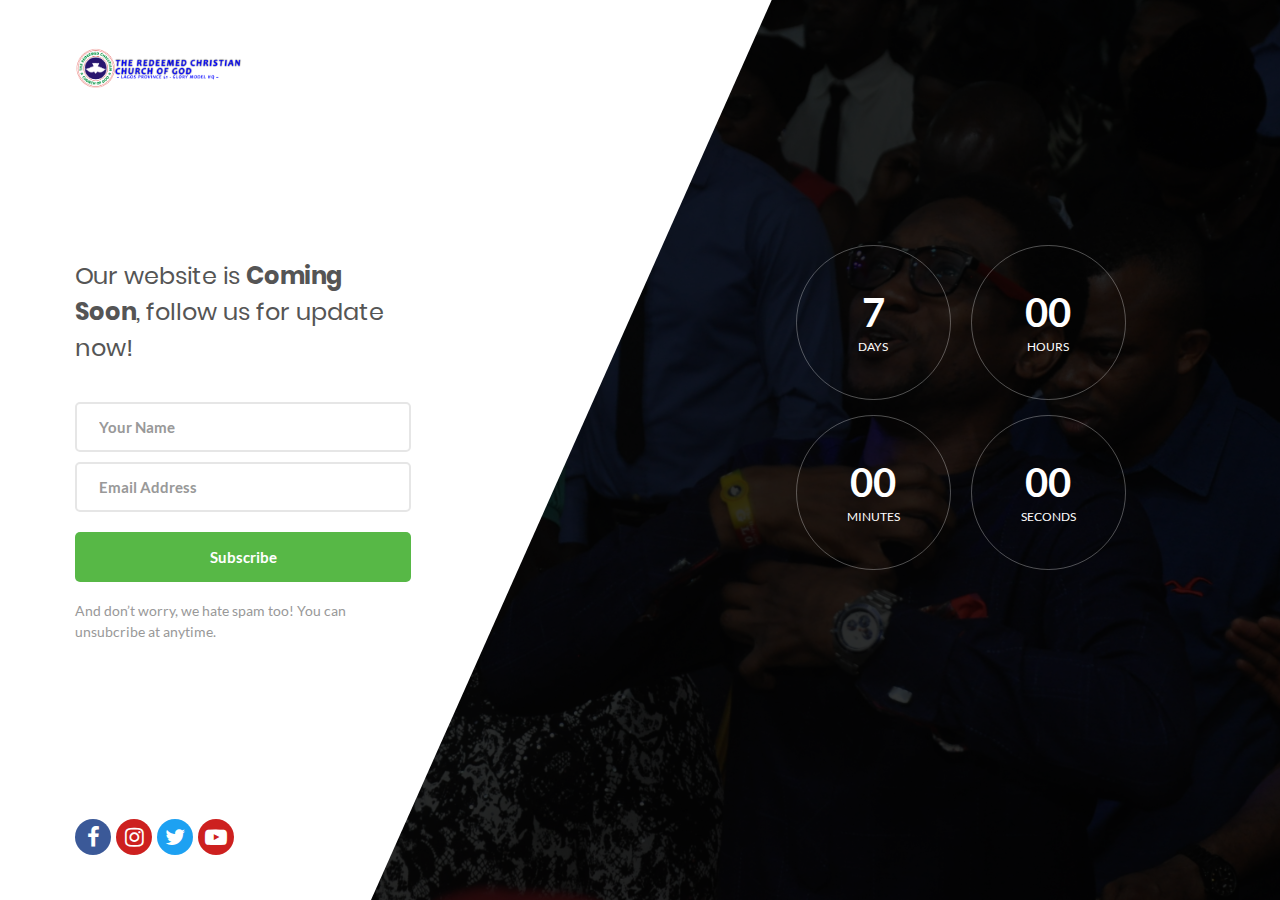
==== commit 0127b427: "update resources, readme & content of the page" ====
--- a/index.html
+++ b/index.html
@@ -4,6 +4,12 @@
 	<title>Coming Soon | RCCG LAGOS PROVINCE 51</title>
 	<meta charset="UTF-8">
 	<meta name="viewport" content="width=device-width, initial-scale=1">
+
+	<meta name="title" content="Coming Soon | RCCG Lagos Province 51"/>
+    <meta content="RCCG Lagos Province 51" name="author">
+    <meta content="RCCG Lagos Province is a Province of People powered with SIMCARDS & LOVE. An outstanding set of people born out of the Hebrew " name="description">
+    <meta content="RCCG Lagos Province 51, RCCG LP51, RCCG Glory Model, RCCG Glory Model Parish, RCCG GMP, RCCG Glory Model HQ, RCCG LP51 Ketu-Alapere" name="keywords">
+    
 <!--===============================================================================================-->	
 	<link rel="icon" type="image/png" href="images/icons/favicon.ico"/>
 <!--===============================================================================================-->
@@ -24,7 +30,7 @@
 	
 	<div class="size1 bg0 where1-parent">
 		<!-- Coutdown -->
-		<div class="flex-c-m bg-img1 size2 where1 overlay1 where2 respon2" style="background-image: url('images/bg01.jpg');">
+		<div class="flex-c-m bg-img1 size2 where1 overlay1 where2 respon2" style="background-image: url('images/rccglp51-bg.jpg');">
 			<div class="wsize2 flex-w flex-c-m cd100 js-tilt">
 				<div class="flex-col-c-m size6 bor2 m-l-10 m-r-10 m-t-15">
 					<span class="l2-txt1 p-b-9 days">7</span>
@@ -51,7 +57,7 @@
 		<!-- Form -->
 		<div class="size3 flex-col-sb flex-w p-l-75 p-r-75 p-t-45 p-b-45 respon1">
 			<div class="wrap-pic1">
-				<img src="images/icons/logo.png" alt="LOGO">
+				<img src="images/rccglp51-logo.png" alt="LOGO">
 			</div>
 
 			<div class="p-t-50 p-b-60">
@@ -71,7 +77,7 @@
 					</div>
 
 					<div class="w-full">
-						<button class="flex-c-m s2-txt2 size4 bg1 bor1 hov1 trans-04">
+						<button disabled class="flex-c-m s2-txt2 size4 bg1 bor1 hov1 trans-04">
 							Subscribe
 						</button>
 					</div>
@@ -83,15 +89,19 @@
 			</div>
 
 			<div class="flex-w">
-				<a href="#" class="flex-c-m size5 bg3 how1 trans-04 m-r-5">
+				<a href="https://facebook.com/rccglp51" target="_blank"class="flex-c-m size5 bg3 how1 trans-04 m-r-5">
 					<i class="fa fa-facebook"></i>
 				</a>
 
-				<a href="#" class="flex-c-m size5 bg4 how1 trans-04 m-r-5">
+				<a href="https://instagram.com/rccglp51" target="_blank" class="flex-c-m size5 bg5 how1 trans-04 m-r-5">
+					<i class="fa fa-instagram"></i>
+				</a>
+
+				<a href="https://twitter.com/rccglp51" target="_blank"class="flex-c-m size5 bg4 how1 trans-04 m-r-5">
 					<i class="fa fa-twitter"></i>
 				</a>
 
-				<a href="#" class="flex-c-m size5 bg5 how1 trans-04 m-r-5">
+				<a href="https://youtube.com/rccglp51" target="_blank" class="flex-c-m size5 bg5 how1 trans-04 m-r-5">
 					<i class="fa fa-youtube-play"></i>
 				</a>
 			</div>
